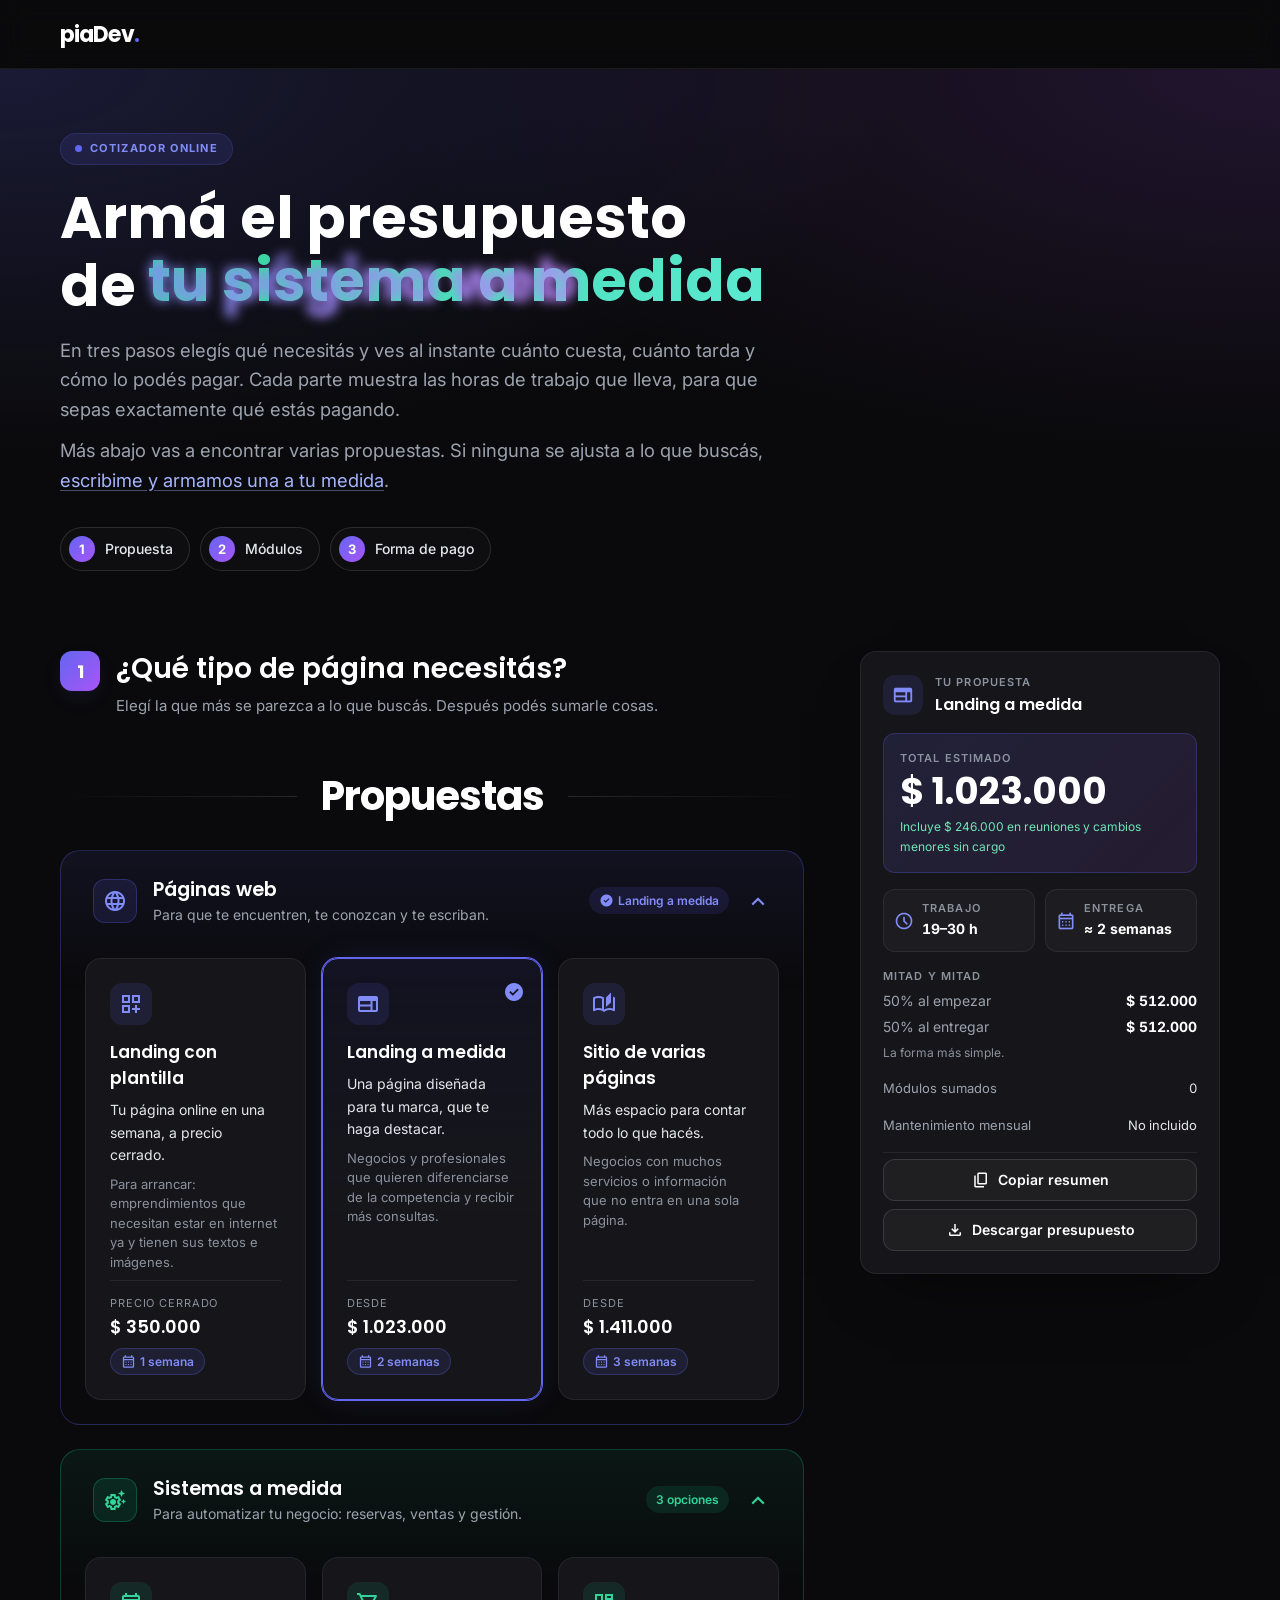
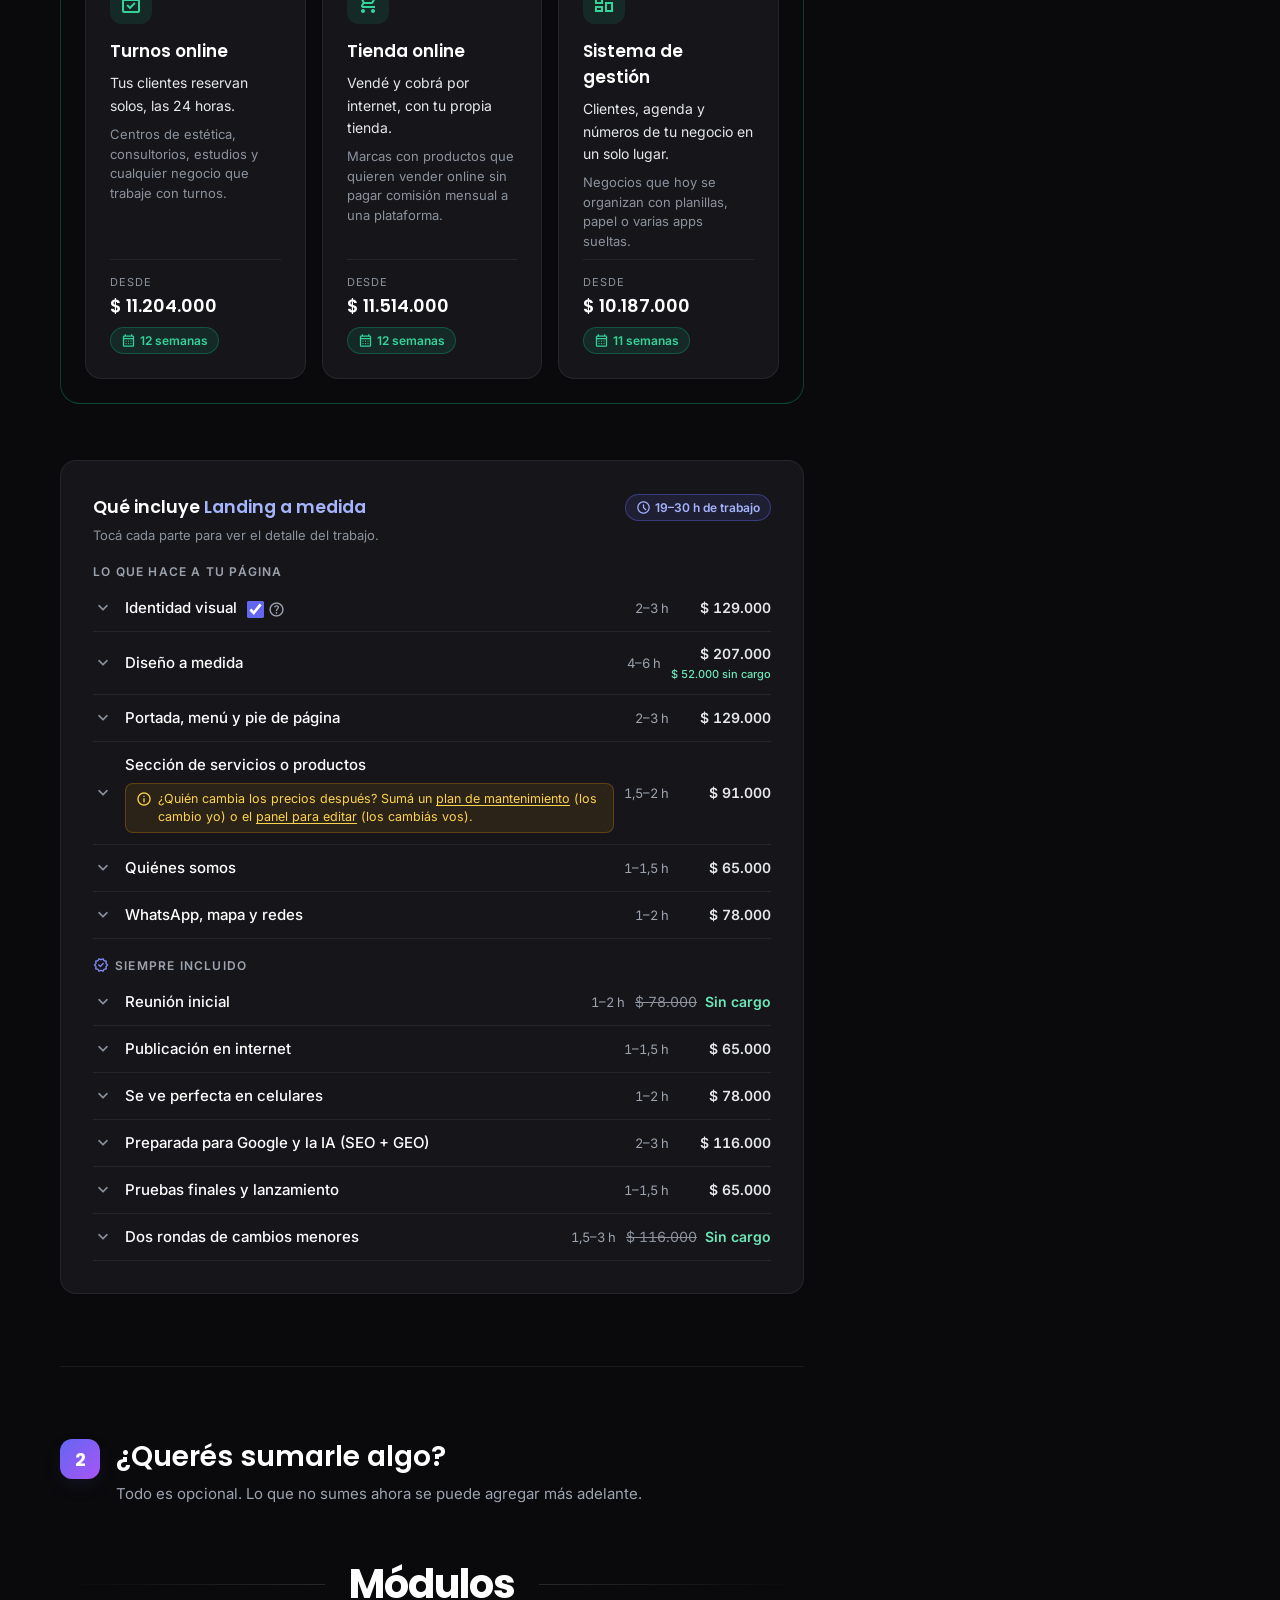
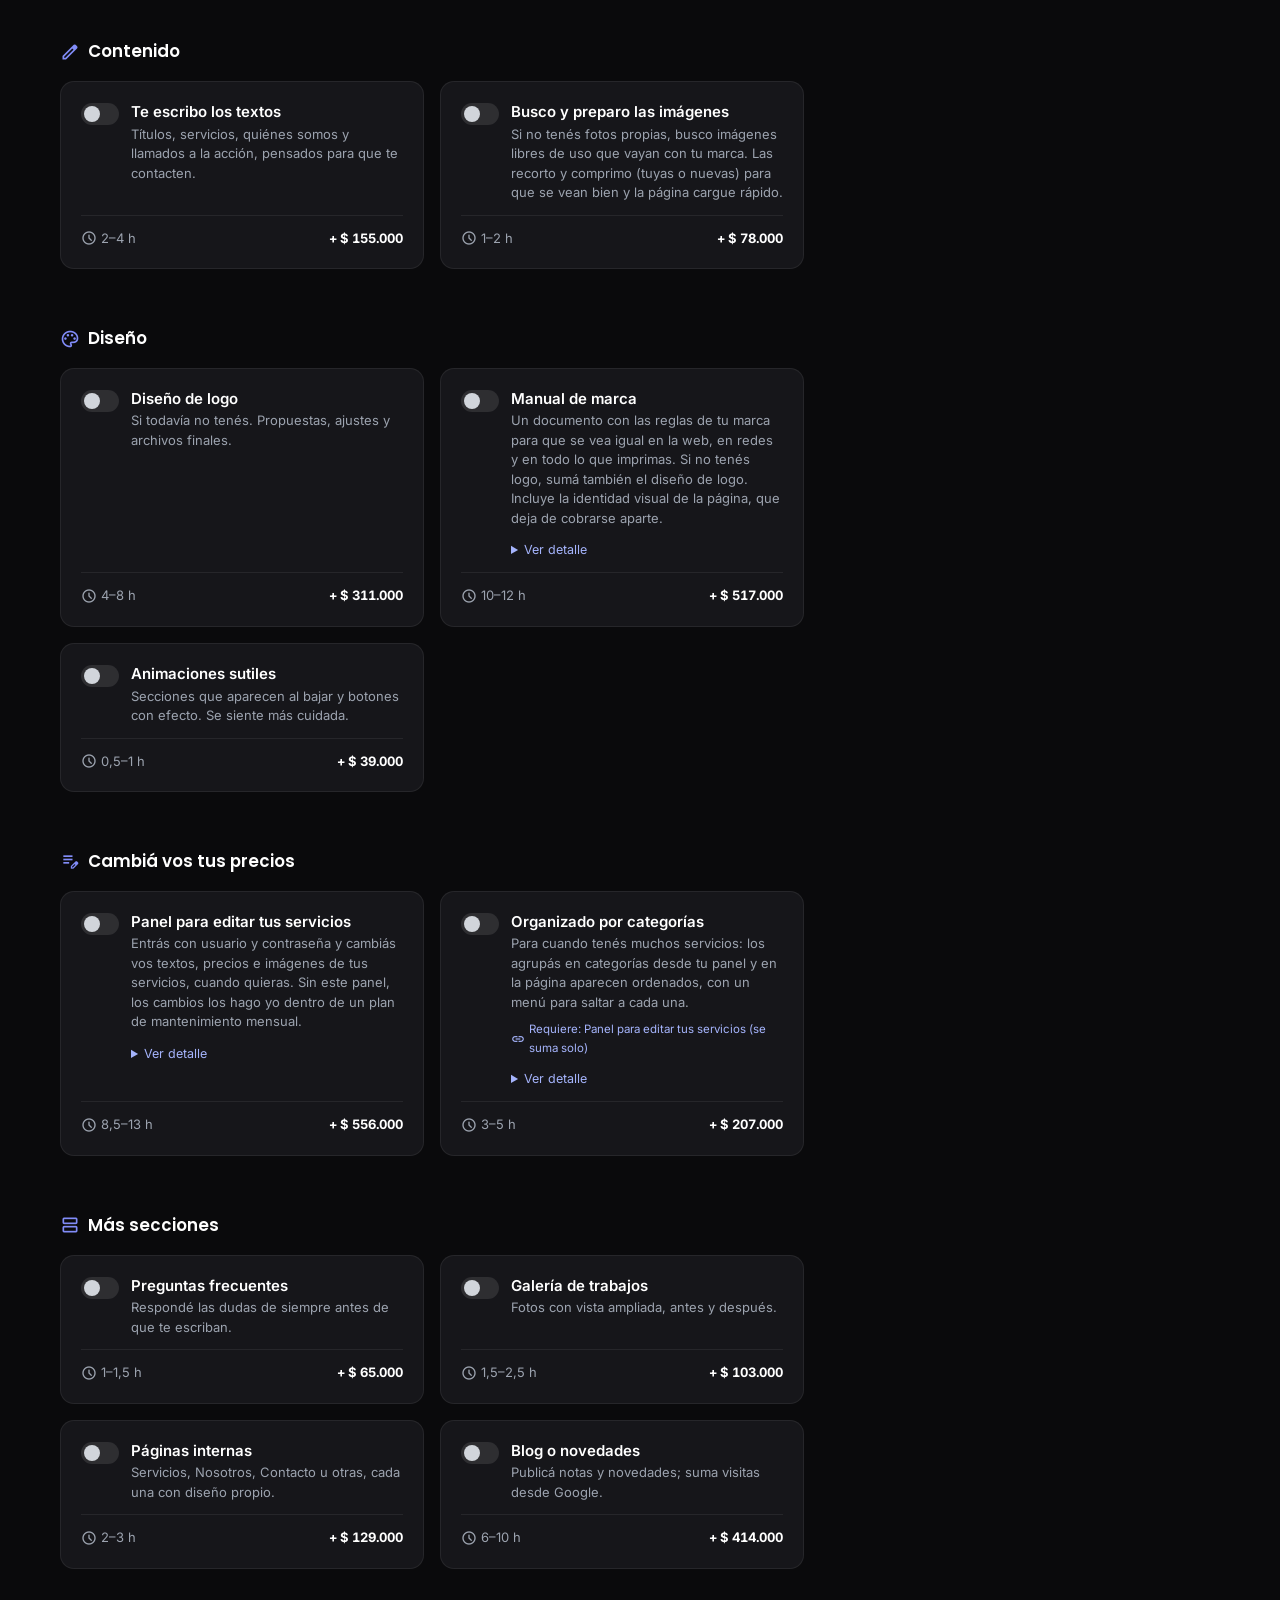
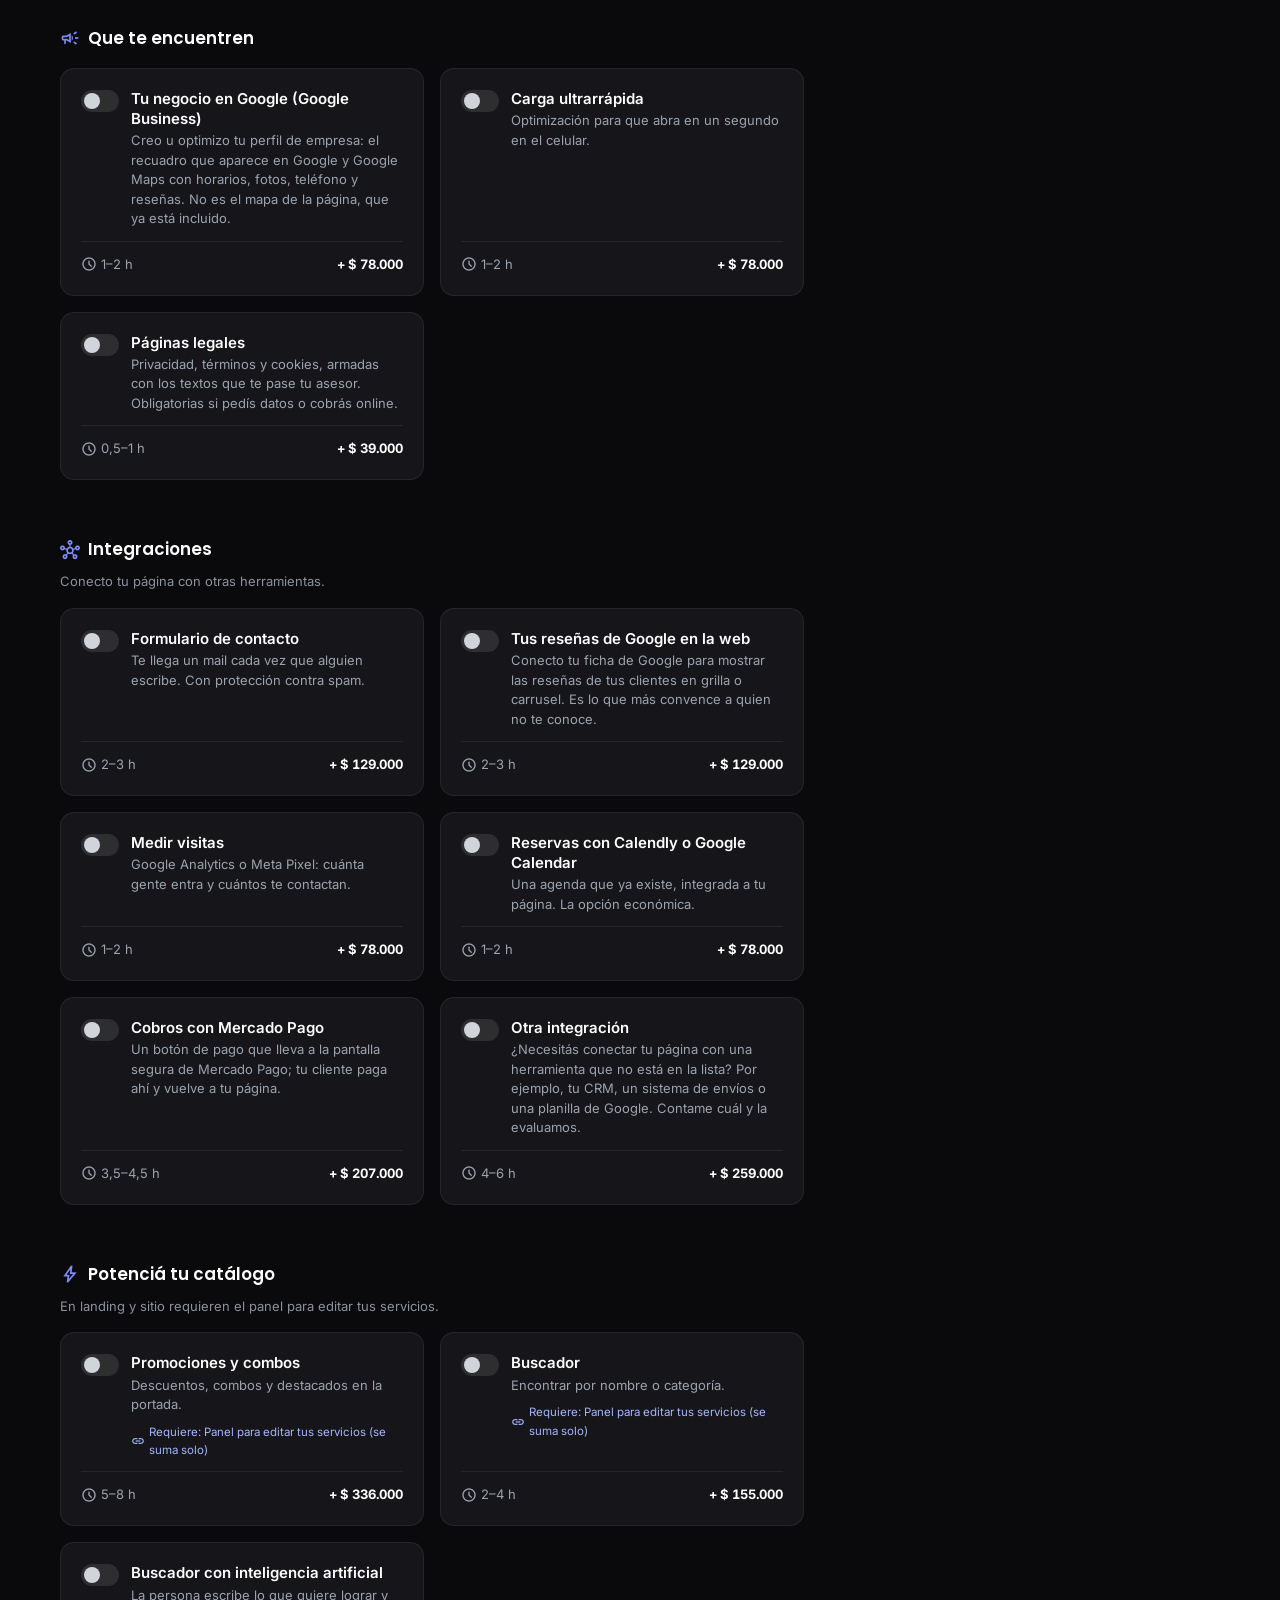
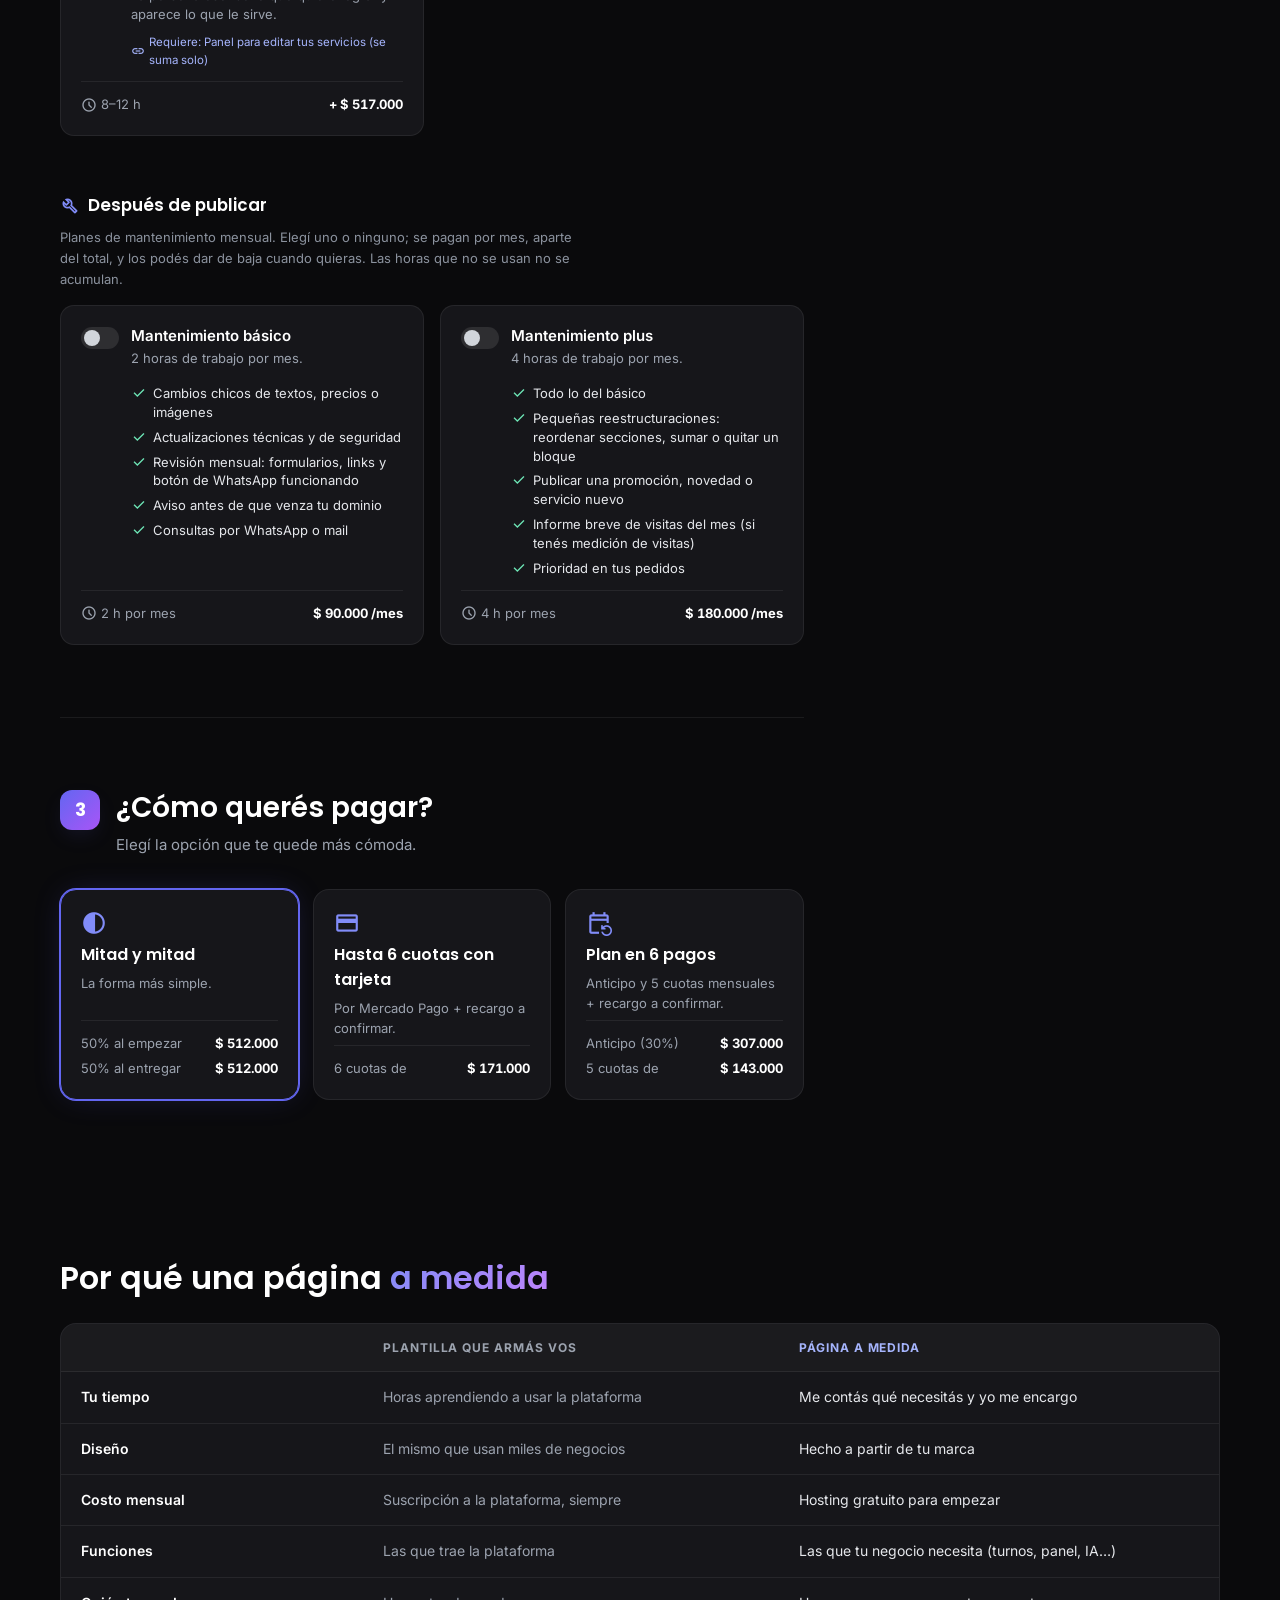
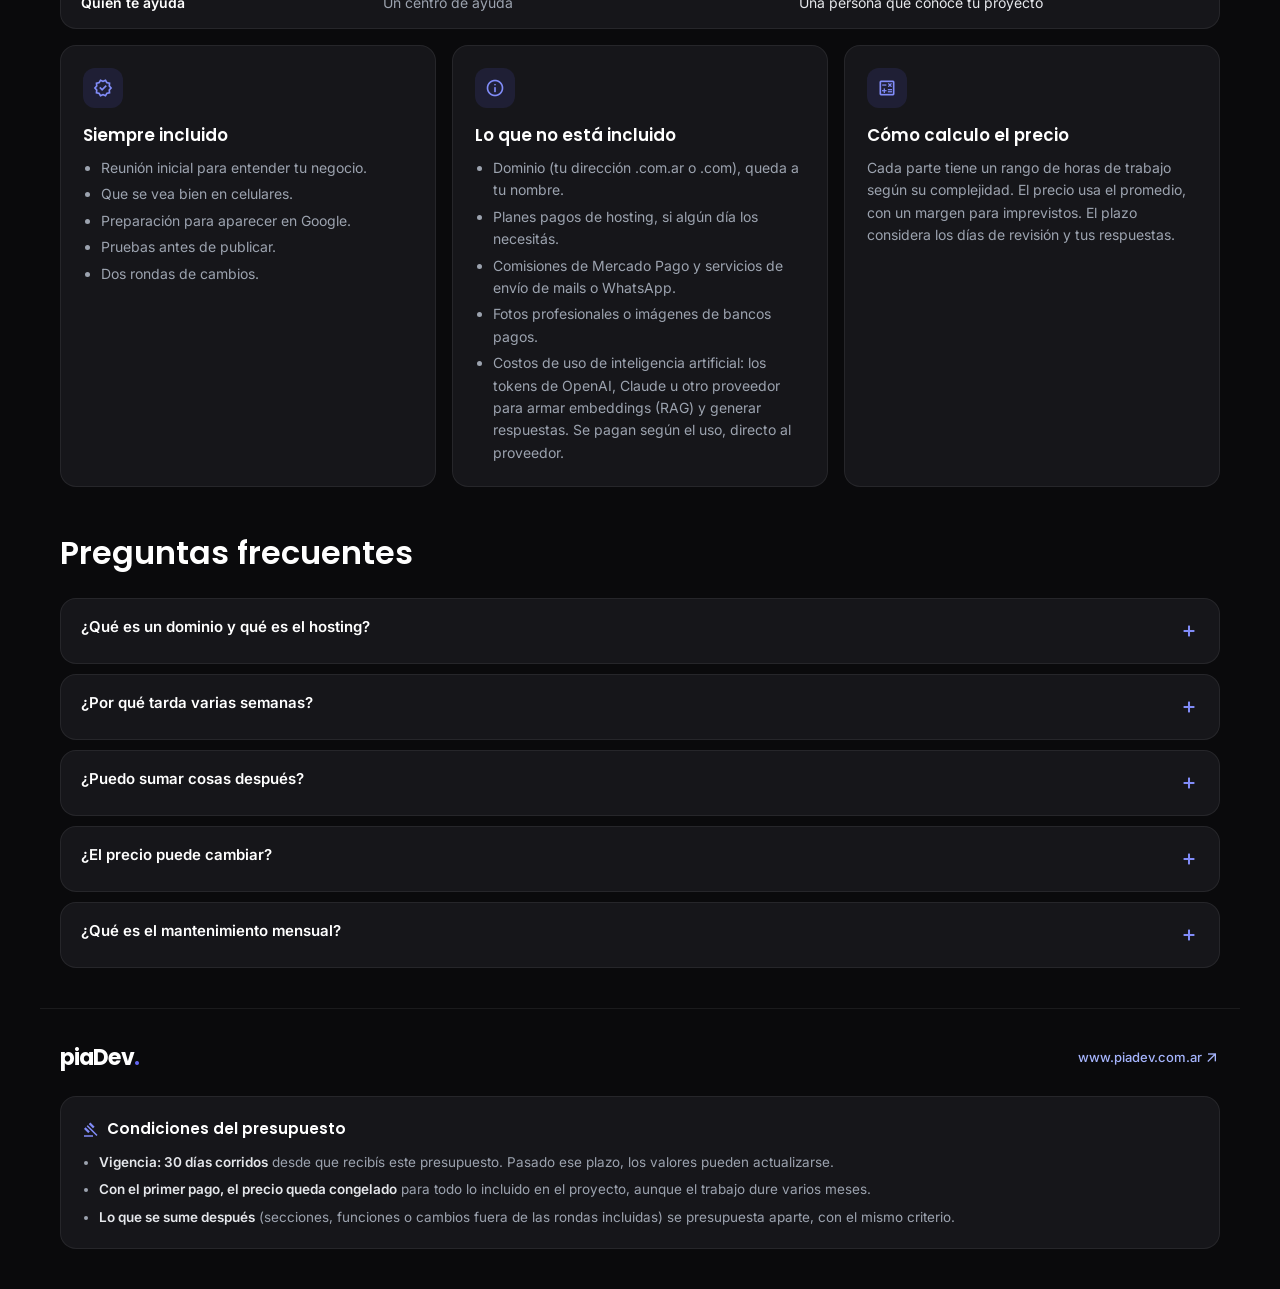
==== index.html @ 5997084e "cotizador" ====
<!doctype html>
<html lang="es">
<head>
  <meta charset="utf-8">
  <meta name="viewport" content="width=device-width, initial-scale=1">
  <title>pia_dev presupuesto</title>
  <meta name="description" content="Elegí qué tipo de página necesitás, sumá lo que quieras y mirá el precio, el plazo y las formas de pago al instante.">
  <meta name="theme-color" content="#0a0a0c">
  <link rel="preconnect" href="https://fonts.googleapis.com">
  <link rel="preconnect" href="https://fonts.gstatic.com" crossorigin>
  <link rel="stylesheet" href="https://fonts.googleapis.com/css2?family=Inter:wght@400;500;600&family=Poppins:wght@500;600;700&display=swap">
  <link rel="stylesheet" href="https://fonts.googleapis.com/css2?family=Material+Symbols+Outlined:opsz,wght,FILL@20..24,400,0..1&display=block">
  <link rel="stylesheet" href="css/styles.css">
</head>
<body>
  <nav class="nav">
    <div class="nav-in">
      <a class="logo" id="brandLink" href="https://www.piadev.com.ar" target="_blank" rel="noopener"><span id="brand">piaDev</span><span class="dot">.</span></a>
      <a class="btn btn-ghost" id="navWa" href="#" target="_blank" rel="noopener" hidden>
        <span class="ms">chat</span> Consultame
      </a>
    </div>
  </nav>

  <header class="hero">
    <div class="hero-mesh" aria-hidden="true"></div>
    <div class="wrap">
      <span class="badge"><span class="pulse"></span>Cotizador online</span>
      <h1 id="title" aria-label="Armá el presupuesto de tu página web o tu sistema a medida">Armá el presupuesto de <span class="rot" aria-hidden="true"><span class="rot-a grad is-on">tu página web</span><span class="rot-b grad-green">tu sistema a medida</span></span></h1>
      <p class="lede">En tres pasos elegís qué necesitás y ves al instante cuánto cuesta, cuánto tarda y cómo lo podés pagar. Cada parte muestra las horas de trabajo que lleva, para que sepas exactamente qué estás pagando.</p>
      <p class="lede lede-2">Más abajo vas a encontrar varias propuestas. Si ninguna se ajusta a lo que buscás, <a id="ledeContact" href="#" target="_blank" rel="noopener">escribime y armamos una a tu medida</a>.</p>
      <ol class="steps-nav">
        <li><a href="#paso1"><b>1</b> Propuesta</a></li>
        <li><a href="#paso2"><b>2</b> Módulos</a></li>
        <li><a href="#paso3"><b>3</b> Forma de pago</a></li>
      </ol>
    </div>
  </header>

  <main class="wrap layout">
    <div class="flow">
      <section id="paso1" class="step">
        <div class="step-head">
          <span class="step-n">1</span>
          <div>
            <h2>¿Qué tipo de página necesitás?</h2>
            <p>Elegí la que más se parezca a lo que buscás. Después podés sumarle cosas.</p>
          </div>
        </div>
        <div class="block-title"><h3 id="propuestasTitle">Propuestas</h3></div>
        <div class="pkgs" id="pkgs" role="radiogroup" aria-labelledby="propuestasTitle"></div>

        <div class="card incl" id="inclCard">
          <div class="incl-head">
            <h3>Qué incluye <span id="inclName"></span></h3>
            <span class="pill" id="inclHours"></span>
          </div>
          <p class="hint">Tocá cada parte para ver el detalle del trabajo.</p>
          <div id="incl"></div>
        </div>
      </section>

      <section id="paso2" class="step">
        <div class="step-head">
          <span class="step-n">2</span>
          <div>
            <h2>¿Querés sumarle algo?</h2>
            <p>Todo es opcional. Lo que no sumes ahora se puede agregar más adelante.</p>
          </div>
        </div>
        <div class="block-title"><h3>Módulos</h3></div>
        <div id="extras"></div>
      </section>

      <section id="paso3" class="step">
        <div class="step-head">
          <span class="step-n">3</span>
          <div>
            <h2>¿Cómo querés pagar?</h2>
            <p>Elegí la opción que te quede más cómoda.</p>
          </div>
        </div>
        <div class="pays" id="pays" role="radiogroup" aria-label="Forma de pago"></div>
      </section>
    </div>

    <aside class="summary card" id="resumen" aria-label="Resumen del presupuesto">
      <div class="sum-pkg"><span class="ms" id="sIcon">web</span><div><small>Tu propuesta</small><b id="sPkg"></b></div></div>
      <div class="sum-total">
        <small>Total estimado</small>
        <div class="total" id="sTotal">$0</div>
        <div class="bonif" id="sBonif"></div>
      </div>
      <div class="sum-facts">
        <div><span class="ms">schedule</span><div><small>Trabajo</small><b id="sHours"></b></div></div>
        <div><span class="ms">calendar_month</span><div><small>Entrega</small><b id="sWeeks"></b></div></div>
      </div>
      <div class="sum-pay" id="sPay"></div>
      <div class="sum-line"><span>Módulos sumados</span><span id="sExtras">0</span></div>
      <div class="sum-line"><span>Mantenimiento mensual</span><span id="sMaint"></span></div>
      <div class="actions">
        <button class="btn btn-primary" id="waBtn" type="button" hidden><span class="ms">send</span> Enviar por WhatsApp</button>
        <button class="btn btn-ghost" id="copyBtn" type="button"><span class="ms">content_copy</span> Copiar resumen</button>
        <a class="btn btn-ghost" id="pdfLink" href="presupuesto.html" target="_blank" rel="noopener"><span class="ms">download</span> Descargar presupuesto</a>
        <button class="btn btn-ghost" id="linkBtn" type="button" hidden><span class="ms">link</span> Copiar link para el cliente</button>
      </div>
      <div class="admin" id="admin" hidden>
        <label for="clientName">Nombre del cliente (para el link)</label>
        <input id="clientName" type="text" placeholder="Ej: Estética Luna">
      </div>
      <div class="copied" id="copyMsg" role="status"></div>
      <textarea id="copyFallback" hidden readonly aria-label="Texto para copiar"></textarea>
    </aside>
  </main>

  <section class="wrap info">
    <h2 class="section-title">Por qué una página <span class="grad">a medida</span></h2>
    <div class="compare card">
      <div class="cmp-row cmp-head"><span></span><span>Plantilla que armás vos</span><span>Página a medida</span></div>
      <div class="cmp-row"><span>Tu tiempo</span><span>Horas aprendiendo a usar la plataforma</span><span>Me contás qué necesitás y yo me encargo</span></div>
      <div class="cmp-row"><span>Diseño</span><span>El mismo que usan miles de negocios</span><span>Hecho a partir de tu marca</span></div>
      <div class="cmp-row"><span>Costo mensual</span><span>Suscripción a la plataforma, siempre</span><span>Hosting gratuito para empezar</span></div>
      <div class="cmp-row"><span>Funciones</span><span>Las que trae la plataforma</span><span>Las que tu negocio necesita (turnos, panel, IA…)</span></div>
      <div class="cmp-row"><span>Quién te ayuda</span><span>Un centro de ayuda</span><span>Una persona que conoce tu proyecto</span></div>
    </div>

    <div class="info-grid">
      <div class="card">
        <span class="ms ic">verified</span>
        <h3>Siempre incluido</h3>
        <ul>
          <li>Reunión inicial para entender tu negocio.</li>
          <li>Que se vea bien en celulares.</li>
          <li>Preparación para aparecer en Google.</li>
          <li>Pruebas antes de publicar.</li>
          <li>Dos rondas de cambios.</li>
        </ul>
      </div>
      <div class="card">
        <span class="ms ic">info</span>
        <h3>Lo que no está incluido</h3>
        <ul>
          <li>Dominio (tu dirección .com.ar o .com), queda a tu nombre.</li>
          <li>Planes pagos de hosting, si algún día los necesitás.</li>
          <li>Comisiones de Mercado Pago y servicios de envío de mails o WhatsApp.</li>
          <li>Fotos profesionales o imágenes de bancos pagos.</li>
          <li>Costos de uso de inteligencia artificial: los tokens de OpenAI, Claude u otro proveedor para armar embeddings (RAG) y generar respuestas. Se pagan según el uso, directo al proveedor.</li>
        </ul>
      </div>
      <div class="card">
        <span class="ms ic">calculate</span>
        <h3>Cómo calculo el precio</h3>
        <p>Cada parte tiene un rango de horas de trabajo según su complejidad. El precio usa el promedio, con un margen para imprevistos. El plazo considera los días de revisión y tus respuestas.</p>
      </div>
    </div>

    <h2 class="section-title">Preguntas frecuentes</h2>
    <div class="faq">
      <details class="card"><summary>¿Qué es un dominio y qué es el hosting?</summary><p>El dominio es la dirección de tu página (por ejemplo, tunegocio.com.ar). El hosting es la computadora donde vive la página para que esté online todo el tiempo. El dominio se paga una vez por año y queda a tu nombre; para el hosting uso servicios con planes gratuitos que alcanzan para empezar.</p></details>
      <details class="card"><summary>¿Por qué tarda varias semanas?</summary><p>Además de programar, hay que diseñar, esperar tus comentarios, hacer los cambios y probar todo. El plazo que ves contempla esas idas y vueltas.</p></details>
      <details class="card"><summary>¿Puedo sumar cosas después?</summary><p>Sí. Podés empezar con lo básico y agregar extras cuando tu negocio lo necesite. Se presupuestan con el mismo criterio.</p></details>
      <details class="card"><summary>¿El precio puede cambiar?</summary><p>Es una estimación: después de la reunión inicial te confirmo el presupuesto final por escrito, antes de empezar. Los valores se mantienen durante 30 días corridos desde que recibís el presupuesto, y con el primer pago el precio queda congelado.</p></details>
      <details class="card"><summary>¿Qué es el mantenimiento mensual?</summary><p>Es opcional: actualizaciones, cambios chicos de contenido y revisar que todo siga funcionando bien.</p></details>
    </div>
  </section>

  <footer class="foot wrap">
    <div class="foot-top">
      <a class="logo" id="brandLink2" href="https://www.piadev.com.ar" target="_blank" rel="noopener"><span id="brand2">piaDev</span><span class="dot">.</span></a>
      <a class="foot-link" id="portfolioLink" href="https://www.piadev.com.ar" target="_blank" rel="noopener">www.piadev.com.ar <span class="ms">arrow_outward</span></a>
    </div>
    <div class="terms">
      <h3><span class="ms">gavel</span> Condiciones del presupuesto</h3>
      <ul>
        <li><b>Vigencia: <span id="vigDias">30</span> días corridos</b> desde que recibís este presupuesto. Pasado ese plazo, los valores pueden actualizarse.</li>
        <li><b>Con el primer pago, el precio queda congelado</b> para todo lo incluido en el proyecto, aunque el trabajo dure varios meses.</li>
        <li><b>Lo que se sume después</b> (secciones, funciones o cambios fuera de las rondas incluidas) se presupuesta aparte, con el mismo criterio.</li>
      </ul>
    </div>
  </footer>

  <div class="mbar" id="mbar">
    <div><small id="mPkg"></small><b id="mTotal">$0</b><small id="mWeeks"></small></div>
    <a class="btn btn-primary" href="#resumen">Ver resumen</a>
  </div>

  <script src="js/servicios.js"></script>
  <script src="js/calc.js"></script>
  <script src="js/app.js"></script>
</body>
</html>
---- css/styles.css ----
/* Paleta y tipografías de la marca piaDev */
:root {
  --bg: #0a0a0c;
  --card: #16161a;
  --card-2: #1c1c22;
  --line: rgba(255, 255, 255, 0.07);
  --line-2: rgba(255, 255, 255, 0.12);
  --fg: #e5e7eb;
  --white: #ffffff;
  --muted: #9ca3af;
  --dim: #8b929e;
  --primary: #6366f1;
  --secondary: #a855f7;
  --primary-soft: rgba(99, 102, 241, 0.12);
  --glow: rgba(99, 102, 241, 0.22);
  --grad: linear-gradient(135deg, #6366f1 0%, #a855f7 100%);
  --grad-text: linear-gradient(135deg, #818cf8 0%, #c084fc 100%);
  --f-head: "Poppins", system-ui, sans-serif;
  --f-body: "Inter", system-ui, sans-serif;
  --r: 16px;
  /* Escala de espacio (base 4): tight dentro de grupos, generoso entre grupos, máximo entre pasos */
  --s-2: 8px; --s-3: 12px; --s-4: 16px; --s-5: 20px; --s-6: 24px; --s-8: 32px; --s-10: 40px; --s-14: 56px; --s-18: 72px; --s-28: 112px;
  /* Tono de acento de los módulos: índigo por defecto, verde con propuestas de sistemas */
  --c: #6366f1; --c-light: #818cf8; --c-lighter: #a5b4fc; --c-soft: rgba(99, 102, 241, 0.12); --c-line: rgba(99, 102, 241, 0.4); --c-on: rgba(99, 102, 241, 0.7); --c-tint: rgba(99, 102, 241, 0.08); --c-grad: linear-gradient(135deg, #6366f1 0%, #a855f7 100%);
  color-scheme: dark;
}
* { box-sizing: border-box; }
[hidden] { display: none !important; }
html { scroll-behavior: smooth; scroll-padding-top: 90px; }
body { margin: 0; background: var(--bg); color: var(--fg); font: 15px/1.6 var(--f-body); -webkit-font-smoothing: antialiased; }
h1, h2, h3, h4 { font-family: var(--f-head); color: var(--white); margin: 0; text-wrap: balance; }
p { margin: 0; }
.wrap { max-width: 1200px; margin: 0 auto; padding-inline: 20px; }
.grad { background: var(--grad-text); -webkit-background-clip: text; background-clip: text; -webkit-text-fill-color: transparent; }
/* Título que alterna: las dos frases ocupan la misma celda, así la línea no salta */
.rot { display: inline-grid; justify-items: start; vertical-align: bottom; }
.rot > span { grid-area: 1 / 1; padding-bottom: .08em; opacity: 0; transform: translateY(.42em); filter: blur(8px);
  transition: opacity .45s cubic-bezier(.16, 1, .3, 1), transform .7s cubic-bezier(.16, 1, .3, 1), filter .55s cubic-bezier(.16, 1, .3, 1); }
.rot > span.is-on { opacity: 1; transform: none; filter: none; }
.rot > span.is-out { opacity: 0; transform: translateY(-.32em); filter: blur(6px); transition-duration: .3s, .4s, .3s; }
.grad-green { background: linear-gradient(135deg, #34d399 0%, #5eead4 100%); -webkit-background-clip: text; background-clip: text; -webkit-text-fill-color: transparent; }

/* Títulos de bloque: Propuestas / Módulos */
.block-title { display: grid; grid-template-columns: 1fr auto 1fr; align-items: center; gap: var(--s-6); margin: var(--s-14) 0 var(--s-8); }
.block-title h3 { font: 700 clamp(1.9rem, 3.6vw, 2.5rem)/1.1 var(--f-head); letter-spacing: -0.025em; color: var(--white); text-align: center; }
.block-title::before, .block-title::after { content: ""; height: 1px; background: linear-gradient(90deg, transparent, var(--line-2)); }
.block-title::after { background: linear-gradient(90deg, var(--line-2), transparent); }

.ms { font-family: "Material Symbols Outlined"; font-weight: normal; font-style: normal; font-size: 20px; line-height: 1; display: inline-block; vertical-align: middle; -webkit-font-smoothing: antialiased; font-variation-settings: "FILL" 0, "wght" 400, "opsz" 24; flex: none; letter-spacing: normal; text-transform: none; white-space: nowrap; word-wrap: normal; font-feature-settings: "liga"; }
.card { background: var(--card); border: 1px solid var(--line); border-radius: var(--r); }
.pill { display: inline-flex; align-items: center; gap: 4px; font-size: 12px; font-weight: 600; color: var(--c-lighter); background: var(--c-soft); border: 1px solid var(--c-line); padding: 3px 10px; border-radius: 99px; white-space: nowrap; }
.pill .ms { font-size: 15px; }

/* Botones */
.btn { display: inline-flex; align-items: center; justify-content: center; gap: 8px; font: 600 14px var(--f-body); padding: 11px 18px; border-radius: 12px; border: 1px solid transparent; cursor: pointer; text-decoration: none; transition: opacity .2s, background .2s, border-color .2s, transform .2s; }
.btn .ms { font-size: 18px; }
.btn-primary { background: var(--grad); color: #fff; box-shadow: 0 10px 30px -10px rgba(99, 102, 241, 0.5); }
.btn-primary:hover { opacity: .92; }
.btn-ghost { background: rgba(255, 255, 255, 0.04); color: var(--white); border-color: var(--line-2); }
.btn-ghost:hover { background: rgba(255, 255, 255, 0.08); }
:focus-visible { outline: 2px solid var(--primary); outline-offset: 2px; }

/* Nav */
.nav { position: sticky; top: 0; z-index: 50; background: rgba(10, 10, 12, 0.8); backdrop-filter: blur(12px); -webkit-backdrop-filter: blur(12px); border-bottom: 1px solid var(--line); }
.nav-in { max-width: 1200px; margin: 0 auto; padding: 0 20px; height: 68px; display: flex; align-items: center; justify-content: space-between; }
.logo { font: 700 22px var(--f-head); color: var(--white); letter-spacing: -0.04em; text-decoration: none; }
.logo .dot { color: var(--primary); }
.nav .btn { padding: 8px 14px; border-radius: 99px; }

/* Hero */
.hero { position: relative; padding: 64px 0 40px; overflow: hidden; }
.hero-mesh { position: absolute; inset: 0; z-index: -1; background-image: radial-gradient(at 0% 0%, rgba(99, 102, 241, 0.18) 0, transparent 50%), radial-gradient(at 100% 0%, rgba(168, 85, 247, 0.15) 0, transparent 50%); }
.badge { display: inline-flex; align-items: center; gap: 8px; padding: 6px 14px; border-radius: 99px; background: var(--primary-soft); color: #818cf8; border: 1px solid rgba(99, 102, 241, 0.2); font-size: 11px; font-weight: 700; letter-spacing: 0.12em; text-transform: uppercase; }
.pulse { width: 7px; height: 7px; border-radius: 50%; background: var(--primary); animation: pulse 2s infinite; }
@keyframes pulse { 50% { opacity: .35; } }
.hero h1 { font-size: clamp(2rem, 5.5vw, 3.6rem); line-height: 1.1; font-weight: 700; margin: 22px 0 18px; max-width: 16em; text-wrap: balance; }
.lede-2 { margin-top: 12px; }
.lede a { color: #a5b4fc; text-decoration: underline; text-underline-offset: 3px; text-decoration-color: rgba(165, 180, 252, 0.4); }
.lede a:hover { color: #c7d2fe; text-decoration-color: currentColor; }
.lede { font-size: clamp(1rem, 1.6vw, 1.15rem); color: var(--muted); max-width: 62ch; font-weight: 400; }
.steps-nav { list-style: none; padding: 0; margin: 32px 0 0; display: flex; flex-wrap: wrap; gap: 10px; }
.steps-nav a { display: inline-flex; align-items: center; gap: 10px; padding: 8px 16px 8px 8px; border-radius: 99px; border: 1px solid var(--line-2); color: var(--fg); text-decoration: none; font-size: 14px; font-weight: 500; background: rgba(255, 255, 255, 0.02); }
.steps-nav a:hover { border-color: var(--primary); }
.steps-nav b { width: 26px; height: 26px; display: grid; place-items: center; border-radius: 50%; background: var(--grad); color: #fff; font-size: 13px; }

/* Layout */
.layout { display: grid; grid-template-columns: minmax(0, 1fr) 360px; gap: var(--s-14); align-items: start; padding-bottom: var(--s-18); }
.step { padding-top: var(--s-10); }
.step + .step { margin-top: var(--s-18); padding-top: var(--s-18); border-top: 1px solid var(--line); }
.step-head { display: flex; gap: var(--s-4); align-items: flex-start; }
.step-n { flex: none; width: 40px; height: 40px; border-radius: 12px; display: grid; place-items: center; background: var(--grad); color: #fff; font: 700 18px var(--f-head); box-shadow: 0 8px 24px -8px var(--glow); }
.step-head h2 { font-size: clamp(1.35rem, 2.6vw, 1.75rem); font-weight: 600; line-height: 1.25; }
.step-head p { color: var(--muted); margin-top: var(--s-2); }
/* Paso 3 no tiene título de bloque: separa la cabecera del contenido */
#paso3 .step-head { margin-bottom: var(--s-8); }

/* Paso 1: paquetes */
.pkgs { display: grid; gap: var(--s-6); }
/* Cada grupo tiene su color: web = índigo, sistemas = verde */
.mk { --c: #6366f1; --c-light: #818cf8; --c-soft: rgba(99, 102, 241, 0.12); --c-line: rgba(99, 102, 241, 0.28); --c-glow: rgba(99, 102, 241, 0.22); --c-tint: rgba(99, 102, 241, 0.09);
  border-radius: 20px; border: 1px solid var(--c-line); background: linear-gradient(180deg, var(--c-tint), transparent 140px); padding: 0 var(--s-6); }
.mk-sistemas { --c: #10b981; --c-light: #34d399; --c-soft: rgba(16, 185, 129, 0.12); --c-line: rgba(16, 185, 129, 0.3); --c-glow: rgba(16, 185, 129, 0.22); --c-tint: rgba(16, 185, 129, 0.08); }
.mk-head { list-style: none; display: flex; align-items: center; gap: var(--s-4); padding: var(--s-6) var(--s-2); cursor: pointer; }
.mk-head::-webkit-details-marker { display: none; }
.mk-ic { flex: none; width: 44px; height: 44px; border-radius: 12px; display: grid; place-items: center; background: var(--c-soft); color: var(--c-light); border: 1px solid var(--c-line); }
.mk-ic .ms { font-size: 24px; }
.mk-text { display: flex; flex-direction: column; min-width: 0; flex: 1; }
.mk-title { font: 600 1.2rem var(--f-head); color: var(--white); }
.mk-desc { color: var(--muted); font-size: 14px; }
.mk-count, .mk-sel { flex: none; font-size: 12px; font-weight: 600; padding: 4px 10px; border-radius: 99px; color: var(--c-light); background: var(--c-soft); display: inline-flex; align-items: center; gap: 4px; }
.mk-sel .ms { font-size: 15px; font-variation-settings: "FILL" 1; }
.mk-chev { color: var(--c-light); font-size: 26px; transition: transform .2s; }
.mk[open] .mk-chev { transform: rotate(180deg); }
.mk-head:hover .mk-title { color: var(--c-light); }
.pkg-grid { display: grid; grid-template-columns: repeat(auto-fill, minmax(220px, 1fr)); gap: var(--s-4); padding: var(--s-2) 0 var(--s-6); }
.pkg { position: relative; display: flex; flex-direction: column; gap: var(--s-2); padding: var(--s-6); border-radius: var(--r); background: var(--card); border: 1px solid var(--line); cursor: pointer; transition: border-color .25s, box-shadow .25s, transform .25s; }
.pkg:hover { border-color: var(--c-line); transform: translateY(-2px); }
.pkg input { position: absolute; opacity: 0; pointer-events: none; }
.pkg:has(input:focus-visible) { outline: 2px solid var(--c); outline-offset: 2px; }
.pkg.on { border-color: var(--c); box-shadow: 0 0 0 1px var(--c), 0 0 32px -6px var(--c-glow); background: linear-gradient(180deg, var(--c-tint), var(--card) 60%); }
.pkg.on::after { content: "check_circle"; font-family: "Material Symbols Outlined"; font-variation-settings: "FILL" 1; position: absolute; top: 16px; right: 16px; font-size: 22px; color: var(--c-light); }
.pkg-ic { width: 42px; height: 42px; border-radius: 12px; display: grid; place-items: center; background: var(--c-soft); color: var(--c-light); margin-bottom: 6px; }
.pkg-ic .ms { font-size: 24px; }
.pkg-name { font: 600 17px var(--f-head); color: var(--white); }
.pkg-tag { color: var(--fg); font-size: 14px; }
.pkg-ideal { color: var(--dim); font-size: 13px; line-height: 1.5; }
.pkg-foot { margin-top: auto; padding-top: 14px; border-top: 1px solid var(--line); display: flex; justify-content: space-between; align-items: flex-end; gap: 8px; flex-wrap: wrap; }
.pkg-foot small { display: block; color: var(--dim); font-size: 11px; text-transform: uppercase; letter-spacing: .08em; }
.pkg-foot b { font: 600 18px var(--f-head); color: var(--white); font-variant-numeric: tabular-nums; }
.pkg .pill { color: var(--c-light); background: var(--c-soft); border-color: var(--c-line); }

/* Qué incluye */
.incl { margin-top: var(--s-14); padding: var(--s-8); }
.incl-head { display: flex; justify-content: space-between; align-items: center; gap: 12px; flex-wrap: wrap; }
.incl-head h3 { font-size: 1.1rem; font-weight: 600; }
.incl-head h3 span { color: var(--c-lighter); }
.hint { color: var(--dim); font-size: 13px; margin-top: 4px; }
.mod-group { margin-top: 18px; }
.mod-group h4 { font: 600 12px var(--f-body); text-transform: uppercase; letter-spacing: .1em; color: var(--muted); display: flex; flex-wrap: nowrap; align-items: center; gap: 6px; margin-bottom: 6px; white-space: nowrap; }
.mod-group h4 .ms { font-size: 16px; color: var(--c-light); }
.mod { border-bottom: 1px solid var(--line); }
.mod summary { list-style: none; display: grid; grid-template-columns: 22px minmax(0, 1fr) auto auto; gap: 10px; align-items: center; padding: 11px 0; cursor: pointer; }
.mod summary::-webkit-details-marker { display: none; }
.mod .chev { color: var(--dim); transition: transform .2s; }
.mod[open] .chev { transform: rotate(180deg); color: var(--c-light); }
.mod-name { font-weight: 500; color: var(--white); }
.dep { display: flex; gap: 6px; align-items: flex-start; margin-top: 6px; font-size: 12.5px; font-weight: 400; line-height: 1.45; padding: 6px 10px; border-radius: 8px; width: fit-content; max-width: 100%; }
.dep .ms { font-size: 16px; margin-top: 1px; }
.dep.warn { color: #fcd34d; background: rgba(245, 158, 11, 0.1); border: 1px solid rgba(245, 158, 11, 0.25); }
.dep.ok { color: #6ee7b7; background: rgba(16, 185, 129, 0.08); }
.dep a { color: inherit; text-decoration: underline; text-underline-offset: 2px; }
.mod-name em { font-style: normal; color: var(--c-lighter); }
.mod-h { color: var(--muted); font-size: 13px; white-space: nowrap; font-variant-numeric: tabular-nums; }
.mod-p { color: var(--fg); font-weight: 600; font-size: 14px; white-space: nowrap; font-variant-numeric: tabular-nums; min-width: 92px; text-align: right; }
.mod-body { padding: 0 0 14px 32px; color: var(--muted); font-size: 14px; }
.det { list-style: none; padding: 0; margin: 10px 0 0; display: grid; gap: 4px; }
.det li { display: flex; justify-content: space-between; gap: 12px; font-size: 13px; padding: 6px 10px; background: rgba(255, 255, 255, 0.025); border-radius: 8px; }
.det li > span:last-child { color: var(--c-lighter); white-space: nowrap; font-variant-numeric: tabular-nums; flex: none; }
.qty { display: inline-flex; align-items: center; gap: 6px; margin-top: 10px; font-size: 13px; color: var(--muted); }
.qty label { margin-right: 4px; }
.qty input { width: 48px; text-align: center; font: 600 14px var(--f-body); padding: 5px; border: 1px solid var(--line-2); border-radius: 8px; background: var(--bg); color: var(--white); -moz-appearance: textfield; }
.qty input::-webkit-inner-spin-button { -webkit-appearance: none; }
.qbtn { width: 30px; height: 30px; border-radius: 8px; border: 1px solid var(--line-2); background: rgba(255, 255, 255, 0.04); color: var(--white); font-size: 16px; cursor: pointer; }
.qbtn:hover { border-color: var(--primary); }

/* Sin cargo / opcional */
.mod-p small { display: block; font-size: 11px; font-weight: 500; color: #6ee7b7; }
.mod-free { color: #6ee7b7; }
.mod-inc { color: var(--muted); font-weight: 500; }
.no-incl { display: flex; gap: 8px; align-items: flex-start; margin-top: 16px; padding: 12px 14px; border-radius: 10px; background: rgba(255, 255, 255, 0.025); border: 1px solid var(--line); color: var(--muted); font-size: 13px; }
.no-incl .ms { color: #818cf8; font-size: 18px; }
.no-incl b { color: var(--fg); }
.mod-free s { color: var(--dim); font-weight: 400; margin-right: 4px; }
.mod-off { color: var(--dim); font-weight: 500; font-style: italic; }
.mod.off .mod-name, .mod.off .mod-h { color: var(--dim); }
.mod.off .mod-h { text-decoration: line-through; }
.det-t { display: block; }
.det-info { display: block; color: var(--dim); font-size: 12px; margin-top: 1px; }
.det li > span:first-child { min-width: 0; flex: 1; overflow-wrap: anywhere; }
.det-h { display: flex; flex-direction: column; align-items: flex-end; }
.free-tag { color: #6ee7b7; font-size: 11px; }
.opt { display: inline-flex; align-items: center; gap: 4px; margin-left: 10px; vertical-align: middle; }
.opt input { width: 17px; height: 17px; margin: 0; accent-color: var(--c); cursor: pointer; }
.tip { position: relative; display: inline-grid; place-items: center; color: var(--muted); cursor: help; border-radius: 50%; }
.tip .ms { font-size: 17px; }
.tip:hover, .tip:focus-visible { color: var(--c-lighter); }
.tip-txt { position: absolute; z-index: 20; bottom: calc(100% + 8px); left: 50%; transform: translateX(-50%); width: min(260px, 70vw); padding: 10px 12px; border-radius: 10px; background: #26262e; border: 1px solid var(--line-2); color: var(--fg); font: 400 12.5px/1.45 var(--f-body); text-transform: none; letter-spacing: normal; box-shadow: 0 10px 30px rgba(0, 0, 0, .5); opacity: 0; visibility: hidden; transition: opacity .15s; pointer-events: none; white-space: normal; }
.tip:hover .tip-txt, .tip:focus .tip-txt, .tip:focus-within .tip-txt { opacity: 1; visibility: visible; }
.bonif { color: #6ee7b7; font-size: 12px; margin-top: 4px; }
.bonif:empty { display: none; }

/* Con una propuesta de sistemas, "Qué incluye" y los módulos toman el verde */
[data-tone="sistemas"] { --c: #10b981; --c-light: #34d399; --c-lighter: #6ee7b7; --c-soft: rgba(16, 185, 129, 0.12); --c-line: rgba(16, 185, 129, 0.4); --c-on: rgba(16, 185, 129, 0.7); --c-tint: rgba(16, 185, 129, 0.08); --c-grad: linear-gradient(135deg, #10b981 0%, #2dd4bf 100%); }

/* Paso 2: extras */
.xgroup + .xgroup { margin-top: var(--s-14); }
.xgroup { scroll-margin-top: 90px; }
.xgroup h3 { font-size: 1.05rem; font-weight: 600; display: flex; align-items: center; gap: var(--s-2); margin-bottom: var(--s-4); }
.xgroup h3 .ms { color: var(--c-light); }
.mant-list { list-style: none; margin: 4px 0 0; padding: 0 0 0 50px; display: grid; gap: 6px; }
.mant-list li { display: flex; gap: 6px; align-items: flex-start; font-size: 13px; color: var(--fg); line-height: 1.45; }
.mant-list .ms { font-size: 16px; color: #6ee7b7; margin-top: 1px; }
.xnote { color: var(--dim); font-size: 13px; margin: calc(var(--s-2) * -1) 0 var(--s-4); max-width: 65ch; }
.xgrid { display: grid; grid-template-columns: repeat(auto-fill, minmax(260px, 1fr)); gap: var(--s-4); }
.x { display: flex; flex-direction: column; gap: var(--s-3); padding: var(--s-5); border-radius: 14px; background: var(--card); border: 1px solid var(--line); transition: border-color .2s, background .2s; }
.x:hover { border-color: var(--c-line); }
.x.on { border-color: var(--c-on); background: linear-gradient(180deg, var(--c-tint), var(--card)); }
.x-main { display: flex; gap: 12px; cursor: pointer; align-items: flex-start; }
.x-main input { position: absolute; opacity: 0; pointer-events: none; }
.switch { flex: none; width: 38px; height: 22px; border-radius: 99px; background: rgba(255, 255, 255, 0.1); position: relative; transition: background .2s; margin-top: 1px; }
.switch::after { content: ""; position: absolute; top: 3px; left: 3px; width: 16px; height: 16px; border-radius: 50%; background: #d1d5db; transition: transform .2s, background .2s; }
.x-main input:checked + .switch { background: var(--c-grad); }
.x-main input:checked + .switch::after { transform: translateX(16px); background: #fff; }
.x-main input:focus-visible + .switch { outline: 2px solid var(--c); outline-offset: 2px; }
.x-text { display: flex; flex-direction: column; gap: 2px; min-width: 0; }
.x-name { font-weight: 600; color: var(--white); line-height: 1.35; }
.x-desc { color: var(--muted); font-size: 13px; line-height: 1.5; }
.x-req { display: inline-flex; align-items: center; gap: 4px; margin-top: 6px; font-size: 11.5px; color: var(--c-lighter); }
.x-req .ms { font-size: 14px; }
.x-det summary { font-size: 12.5px; color: var(--c-lighter); cursor: pointer; padding-left: 50px; }
.x-det { min-width: 0; }
.x-det .det { margin-left: 0; }
.x .qty { padding-left: 50px; margin-top: 0; }
.x-foot { margin-top: auto; display: flex; justify-content: space-between; align-items: center; padding-top: var(--s-3); border-top: 1px solid var(--line); font-size: 13px; color: var(--muted); }
.x-foot span { display: inline-flex; align-items: center; gap: 4px; }
.x-foot .ms { font-size: 16px; }
.x-foot b { color: var(--white); font-variant-numeric: tabular-nums; }

/* Paso 3: pagos */
.pays { display: grid; grid-template-columns: repeat(auto-fill, minmax(220px, 1fr)); gap: 14px; }
.pay { position: relative; display: flex; flex-direction: column; gap: 6px; padding: 20px; border-radius: var(--r); background: var(--card); border: 1px solid var(--line); cursor: pointer; transition: border-color .25s, box-shadow .25s; }
.pay:hover { border-color: rgba(99, 102, 241, 0.5); }
.pay input { position: absolute; opacity: 0; pointer-events: none; }
.pay:has(input:focus-visible) { outline: 2px solid var(--primary); outline-offset: 2px; }
.pay.on { border-color: var(--primary); box-shadow: 0 0 0 1px var(--primary), 0 0 32px -6px var(--glow); }
.pay-ic { color: #818cf8; }
.pay-ic .ms { font-size: 26px; }
.pay-title { font: 600 16px var(--f-head); color: var(--white); }
.pay-desc { color: var(--muted); font-size: 13px; }
.pay-lines { margin-top: auto; padding-top: 12px; border-top: 1px solid var(--line); display: grid; gap: 4px; }
.pay-lines > span { display: flex; justify-content: space-between; gap: 8px; font-size: 13px; color: var(--muted); }
.pay-lines b { color: var(--white); font-variant-numeric: tabular-nums; white-space: nowrap; }

/* Resumen */
.summary { position: sticky; top: 88px; margin-top: 40px; padding: 22px; display: flex; flex-direction: column; gap: 16px; box-shadow: 0 30px 60px -30px rgba(0, 0, 0, 0.6); }
.summary small { display: block; color: var(--dim); font-size: 11px; text-transform: uppercase; letter-spacing: .1em; font-weight: 600; }
.sum-pkg { display: flex; gap: 12px; align-items: center; }
.sum-pkg > .ms { width: 40px; height: 40px; border-radius: 12px; display: grid; place-items: center; background: var(--primary-soft); color: #818cf8; font-size: 22px; }
.sum-pkg b { font: 600 16px var(--f-head); color: var(--white); }
.sum-total { padding: 16px; border-radius: 12px; background: linear-gradient(135deg, rgba(99, 102, 241, 0.14), rgba(168, 85, 247, 0.1)); border: 1px solid rgba(99, 102, 241, 0.25); }
.total { font: 700 clamp(1.9rem, 3vw, 2.3rem) var(--f-head); color: var(--white); font-variant-numeric: tabular-nums; line-height: 1.2; margin-top: 2px; }
.sum-facts { display: grid; grid-template-columns: 1fr 1fr; gap: 10px; }
.sum-facts > div { display: flex; gap: 8px; align-items: center; padding: 10px; border-radius: 12px; background: rgba(255, 255, 255, 0.03); border: 1px solid var(--line); }
.sum-facts .ms { color: #818cf8; }
.sum-facts b { color: var(--white); font-size: 14px; font-variant-numeric: tabular-nums; }
.sum-pay { display: grid; gap: 4px; font-size: 14px; }
.sum-pay > div { display: flex; justify-content: space-between; gap: 8px; color: var(--muted); }
.sum-pay b { color: var(--white); font-variant-numeric: tabular-nums; }
.sum-pay p { font-size: 12px; color: var(--dim); }
.sum-line { display: flex; justify-content: space-between; gap: 10px; font-size: 13px; color: var(--muted); }
.sum-line span:last-child { color: var(--fg); text-align: right; font-variant-numeric: tabular-nums; }
.sum-line em { font-style: normal; color: var(--dim); }
.actions { display: grid; gap: 8px; padding-top: 6px; border-top: 1px solid var(--line); }
.admin { display: grid; gap: 6px; padding: 12px; border: 1px dashed rgba(168, 85, 247, 0.5); border-radius: 12px; }
.admin label { font-size: 12px; color: #c084fc; font-weight: 600; }
.admin input { font: 14px var(--f-body); padding: 9px 12px; border-radius: 10px; border: 1px solid var(--line-2); background: rgba(255, 255, 255, 0.03); color: var(--white); }
.copied { font-size: 13px; color: #a5b4fc; min-height: 1em; text-align: center; }
.copied:empty { display: none; }
textarea#copyFallback { width: 100%; height: 140px; font: 12px ui-monospace, monospace; background: var(--bg); color: var(--fg); border: 1px solid var(--line-2); border-radius: 8px; }

/* Info */
.info { padding-top: 40px; padding-bottom: 40px; }
.section-title { font-size: clamp(1.5rem, 3vw, 2rem); font-weight: 600; margin: 40px 0 20px; }
.compare { overflow: hidden; }
.cmp-row { display: grid; grid-template-columns: 1fr 1.4fr 1.4fr; gap: 16px; padding: 14px 20px; border-bottom: 1px solid var(--line); font-size: 14px; color: var(--muted); }
.cmp-row:last-child { border-bottom: 0; }
.cmp-row > span:first-child { color: var(--white); font-weight: 600; }
.cmp-row > span:last-child { color: var(--fg); }
.cmp-head { background: rgba(255, 255, 255, 0.02); font-size: 12px; text-transform: uppercase; letter-spacing: .08em; font-weight: 700; }
.cmp-head > span:last-child { color: #a5b4fc; }
.info-grid { display: grid; grid-template-columns: repeat(auto-fit, minmax(260px, 1fr)); gap: 16px; margin-top: 16px; }
.info-grid .card { padding: 22px; }
.info-grid .ic { width: 40px; height: 40px; border-radius: 12px; display: grid; place-items: center; background: var(--primary-soft); color: #818cf8; margin-bottom: 14px; }
.info-grid h3 { font-size: 1.05rem; font-weight: 600; margin-bottom: 8px; }
.info-grid p, .info-grid li { color: var(--muted); font-size: 14px; }
.info-grid ul { margin: 0; padding-left: 18px; display: grid; gap: 4px; }
.faq { display: grid; gap: 10px; }
.faq details { padding: 0 20px; }
.faq summary { padding: 16px 0; cursor: pointer; font-weight: 600; color: var(--white); list-style: none; display: flex; justify-content: space-between; gap: 12px; }
.faq summary::-webkit-details-marker { display: none; }
.faq summary::after { content: "add"; font-family: "Material Symbols Outlined"; font-size: 20px; color: #818cf8; transition: transform .2s; }
.faq details[open] summary::after { transform: rotate(45deg); }
.faq p { color: var(--muted); padding-bottom: 16px; font-size: 14px; }
.foot { display: grid; gap: 22px; padding-top: 32px; padding-bottom: 40px; border-top: 1px solid var(--line); color: var(--dim); font-size: 13px; }
.foot-top { display: flex; justify-content: space-between; align-items: center; flex-wrap: wrap; gap: 8px; }
.foot-link { color: #a5b4fc; text-decoration: none; display: inline-flex; align-items: center; gap: 2px; font-weight: 500; }
.foot-link:hover { color: #c7d2fe; }
.foot-link .ms { font-size: 16px; }
.terms { padding: 20px; border-radius: var(--r); background: var(--card); border: 1px solid var(--line); }
.terms h3 { font-size: 0.95rem; font-weight: 600; display: flex; align-items: center; gap: 8px; margin-bottom: 10px; }
.terms h3 .ms { color: #818cf8; font-size: 18px; }
.terms ul { margin: 0; padding-left: 18px; display: grid; gap: 6px; color: var(--muted); font-size: 13.5px; }
.terms b { color: var(--fg); font-weight: 600; }
.sum-line .on { color: #6ee7b7; }

/* Barra inferior en celular */
.mbar { display: none; }

@media (max-width: 960px) {
  .layout { grid-template-columns: minmax(0, 1fr); }
  .summary { position: static; margin-top: 40px; }
  .mbar { display: flex; position: fixed; left: 0; right: 0; bottom: 0; z-index: 40; align-items: center; justify-content: space-between; gap: 12px; padding: 12px 16px calc(12px + env(safe-area-inset-bottom, 0px)); background: rgba(22, 22, 26, 0.92); backdrop-filter: blur(12px); -webkit-backdrop-filter: blur(12px); border-top: 1px solid var(--line-2); }
  .mbar > div { display: grid; line-height: 1.25; min-width: 0; }
  .mbar small { color: var(--muted); font-size: 12px; white-space: nowrap; overflow: hidden; text-overflow: ellipsis; }
  .mbar b { font: 700 20px var(--f-head); color: var(--white); font-variant-numeric: tabular-nums; }
  body { padding-bottom: 86px; }
}
@media (max-width: 600px) {
  .block-title { gap: var(--s-4); margin: var(--s-10) 0 var(--s-6); }
  .step + .step { margin-top: var(--s-14); padding-top: var(--s-14); }
  .incl { padding: var(--s-5); margin-top: var(--s-10); }
  .xgroup + .xgroup { margin-top: var(--s-10); }
  .wrap, .nav-in { padding-inline: 16px; }
  .hero { padding-top: 40px; }
  .mod summary { grid-template-columns: 22px minmax(0, 1fr) auto; }
  .mod-h { grid-column: 2; grid-row: 2; margin-top: -4px; }
  .mod-p { grid-column: 3; grid-row: 1; min-width: 0; }
  .mod-body { padding-left: 0; }
  .mk { padding: 0 12px; }
  .mk-count { display: none; }
  .mk-head { flex-wrap: wrap; }
  .mk-text { flex-basis: calc(100% - 110px); }
  .tip-txt { left: auto; right: -40px; transform: none; }
  .cmp-row { grid-template-columns: 1fr 1fr; }
  .cmp-row > span:first-child { grid-column: 1 / -1; }
  .cmp-head > span:first-child { display: none; }
}
@media (prefers-reduced-motion: reduce) {
  .rot > span, .rot > span.is-out { transform: none !important; filter: none !important; transition: opacity .4s ease !important; } *, *::after { transition: none !important; animation: none !important; } html { scroll-behavior: auto; } }
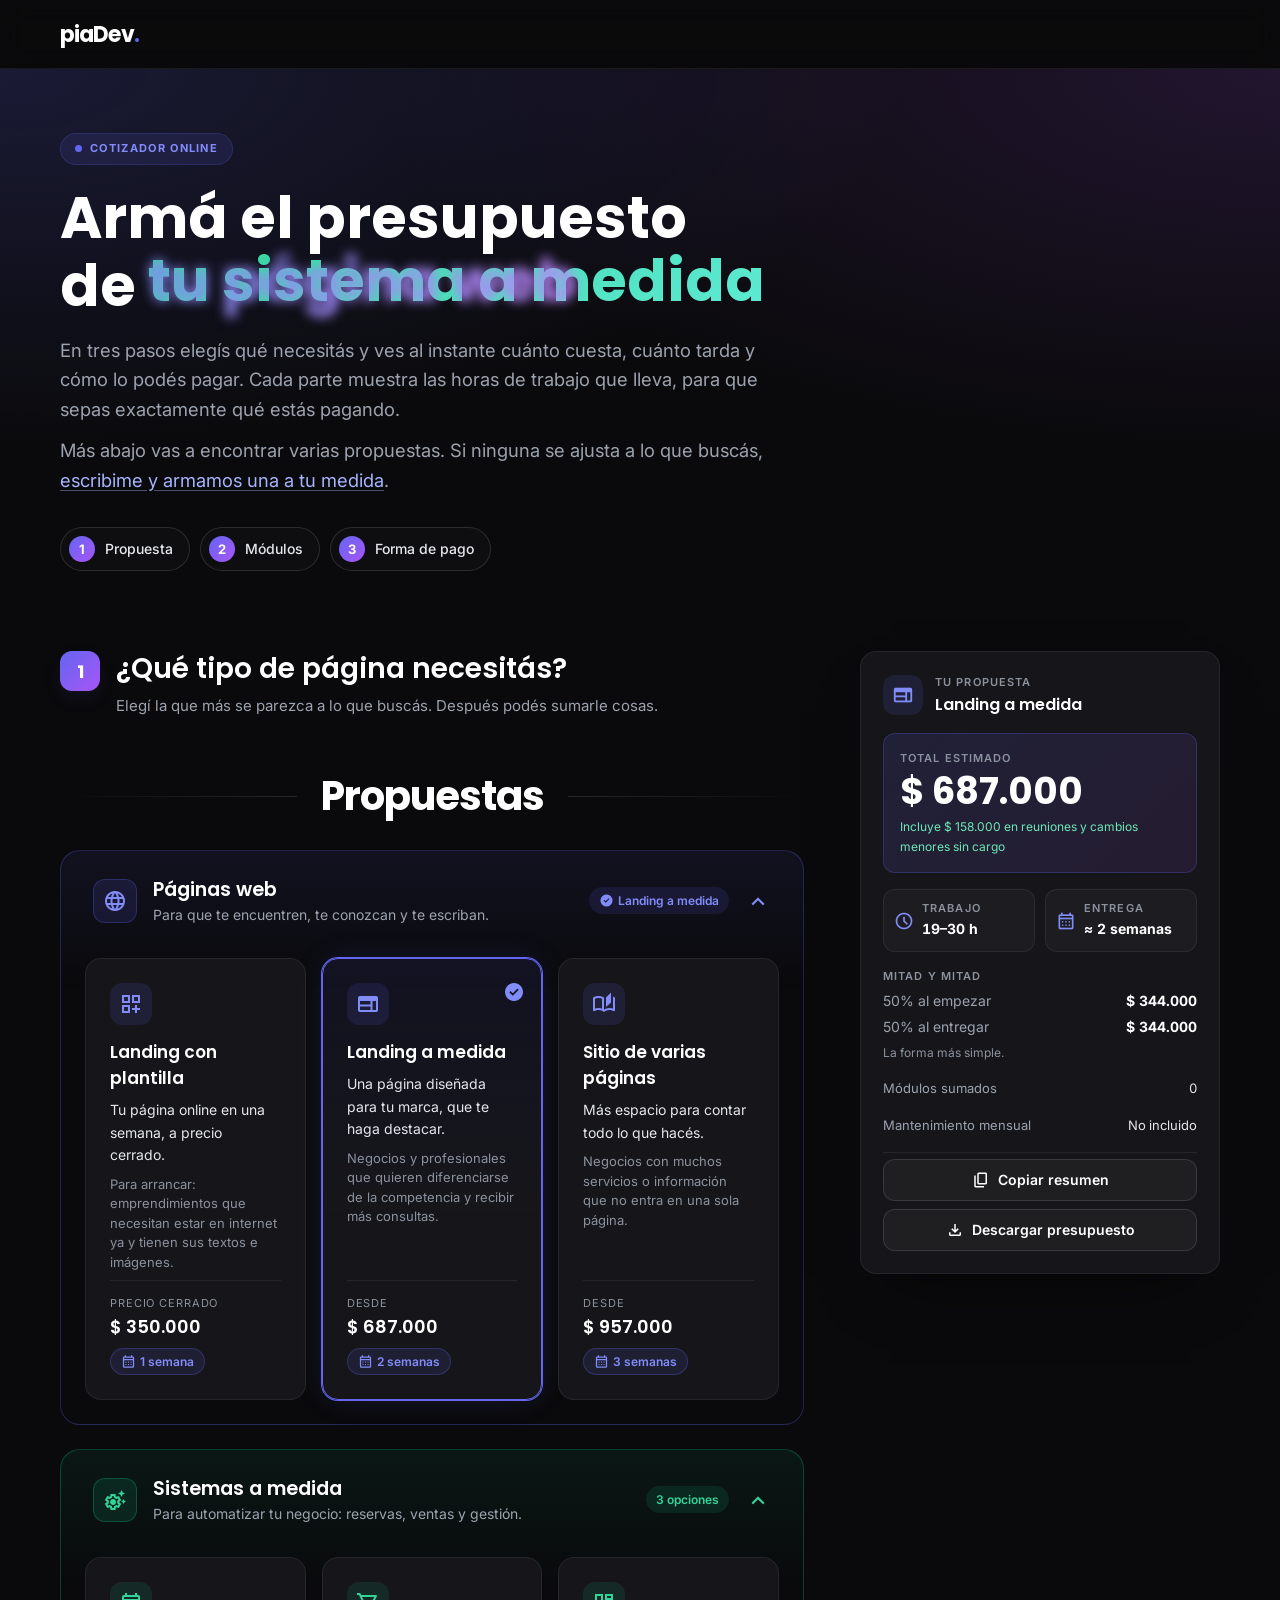
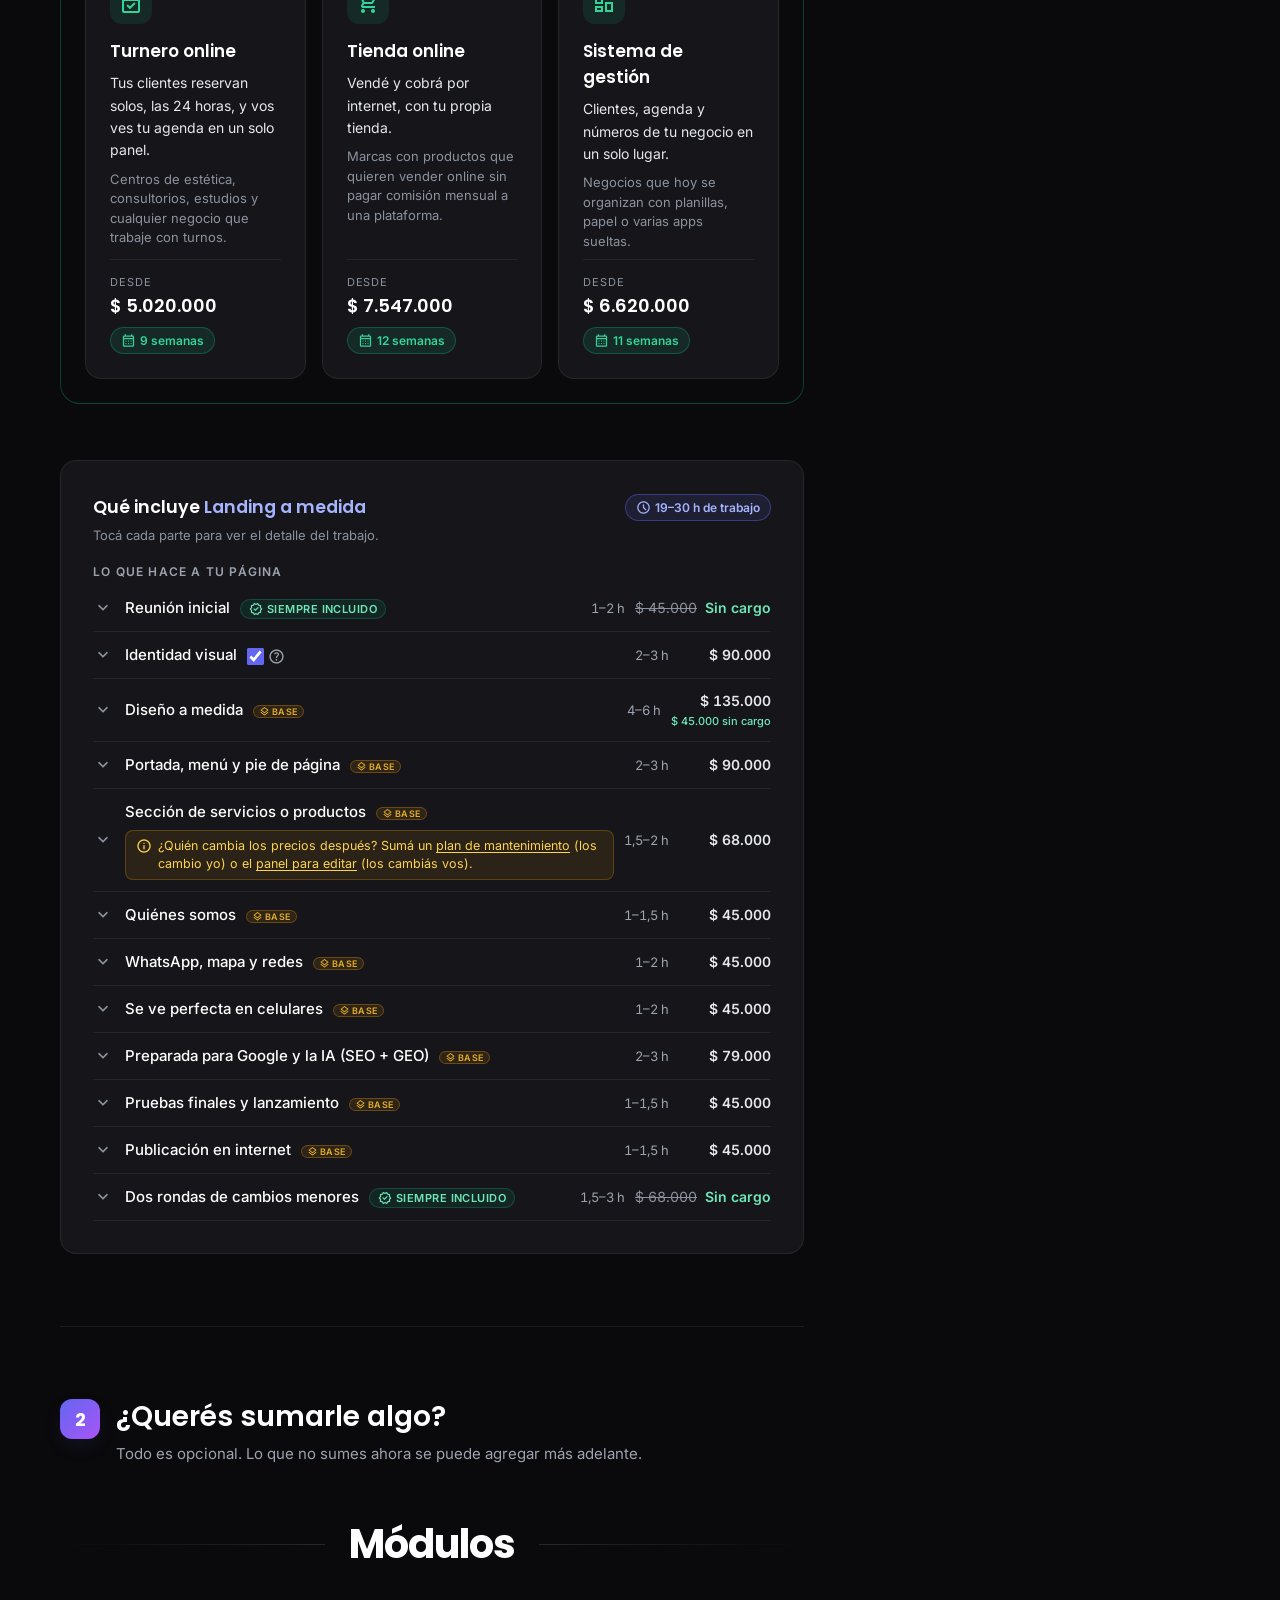
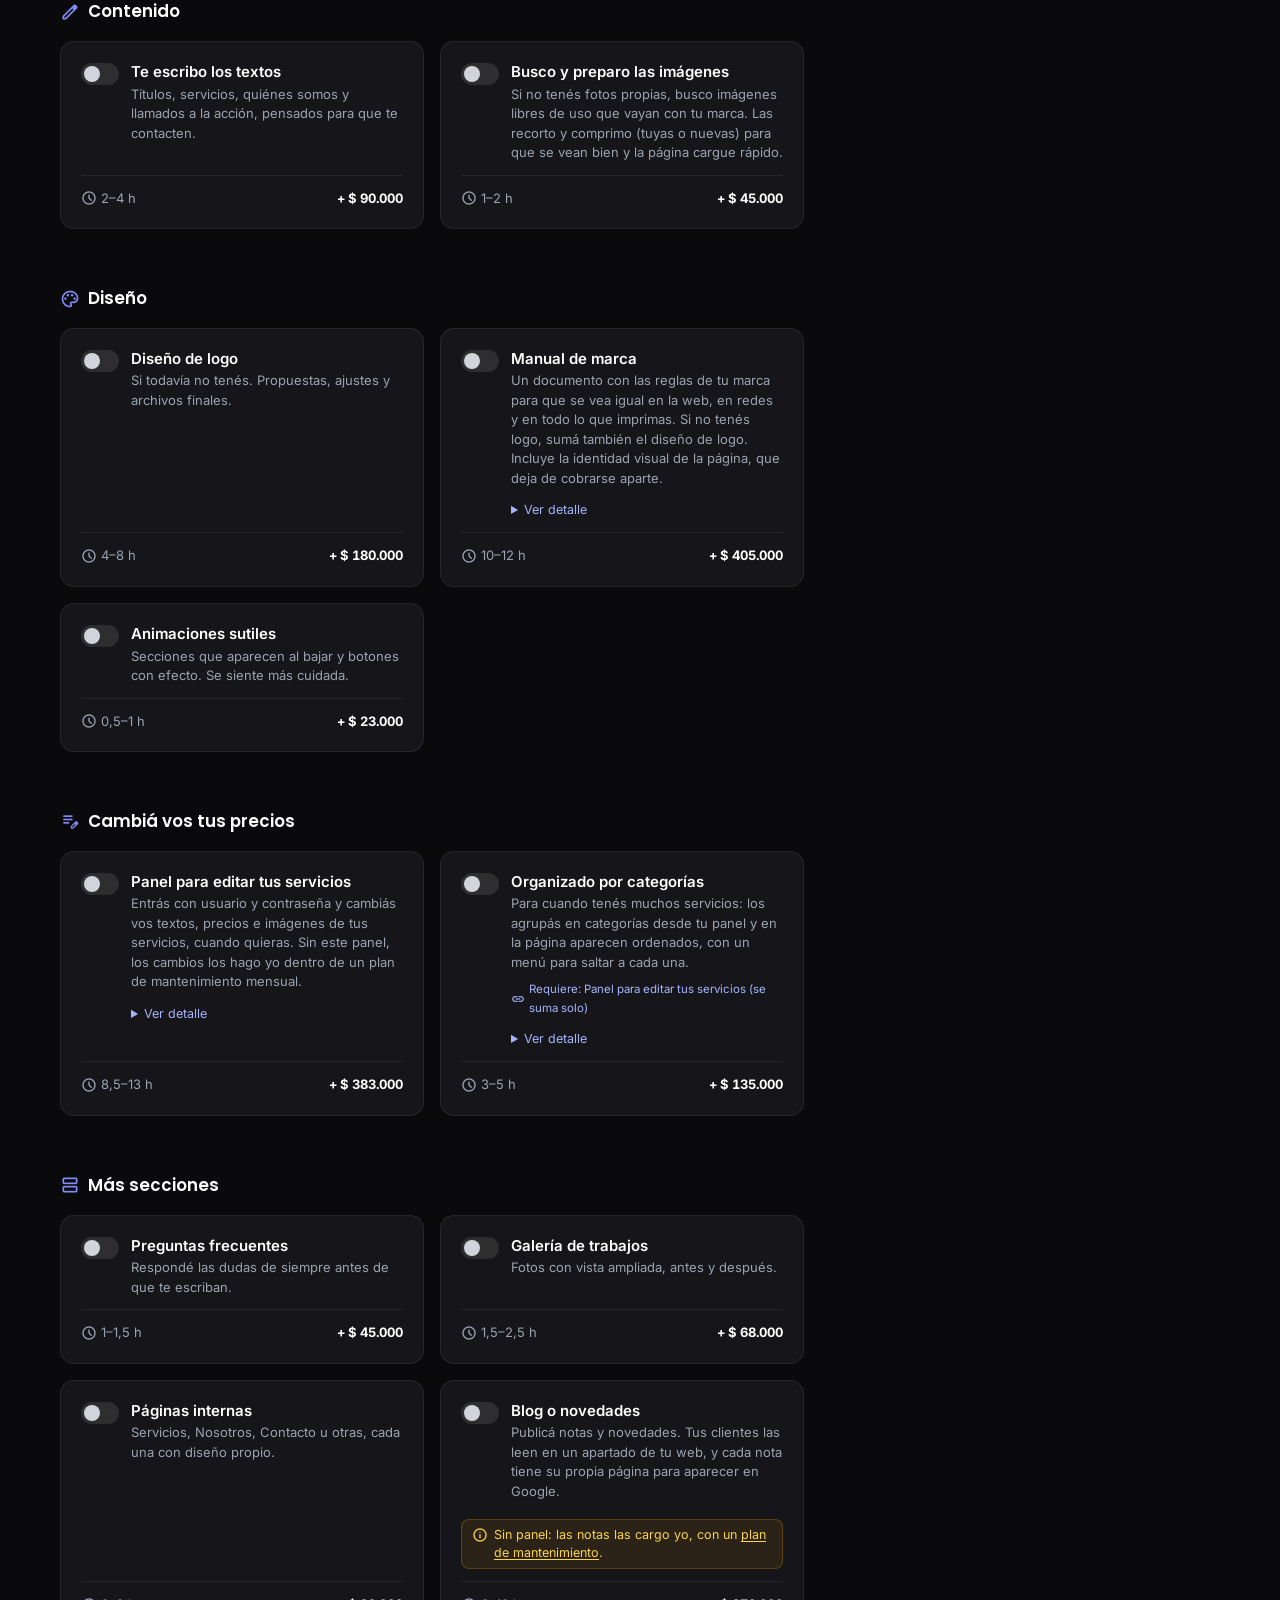
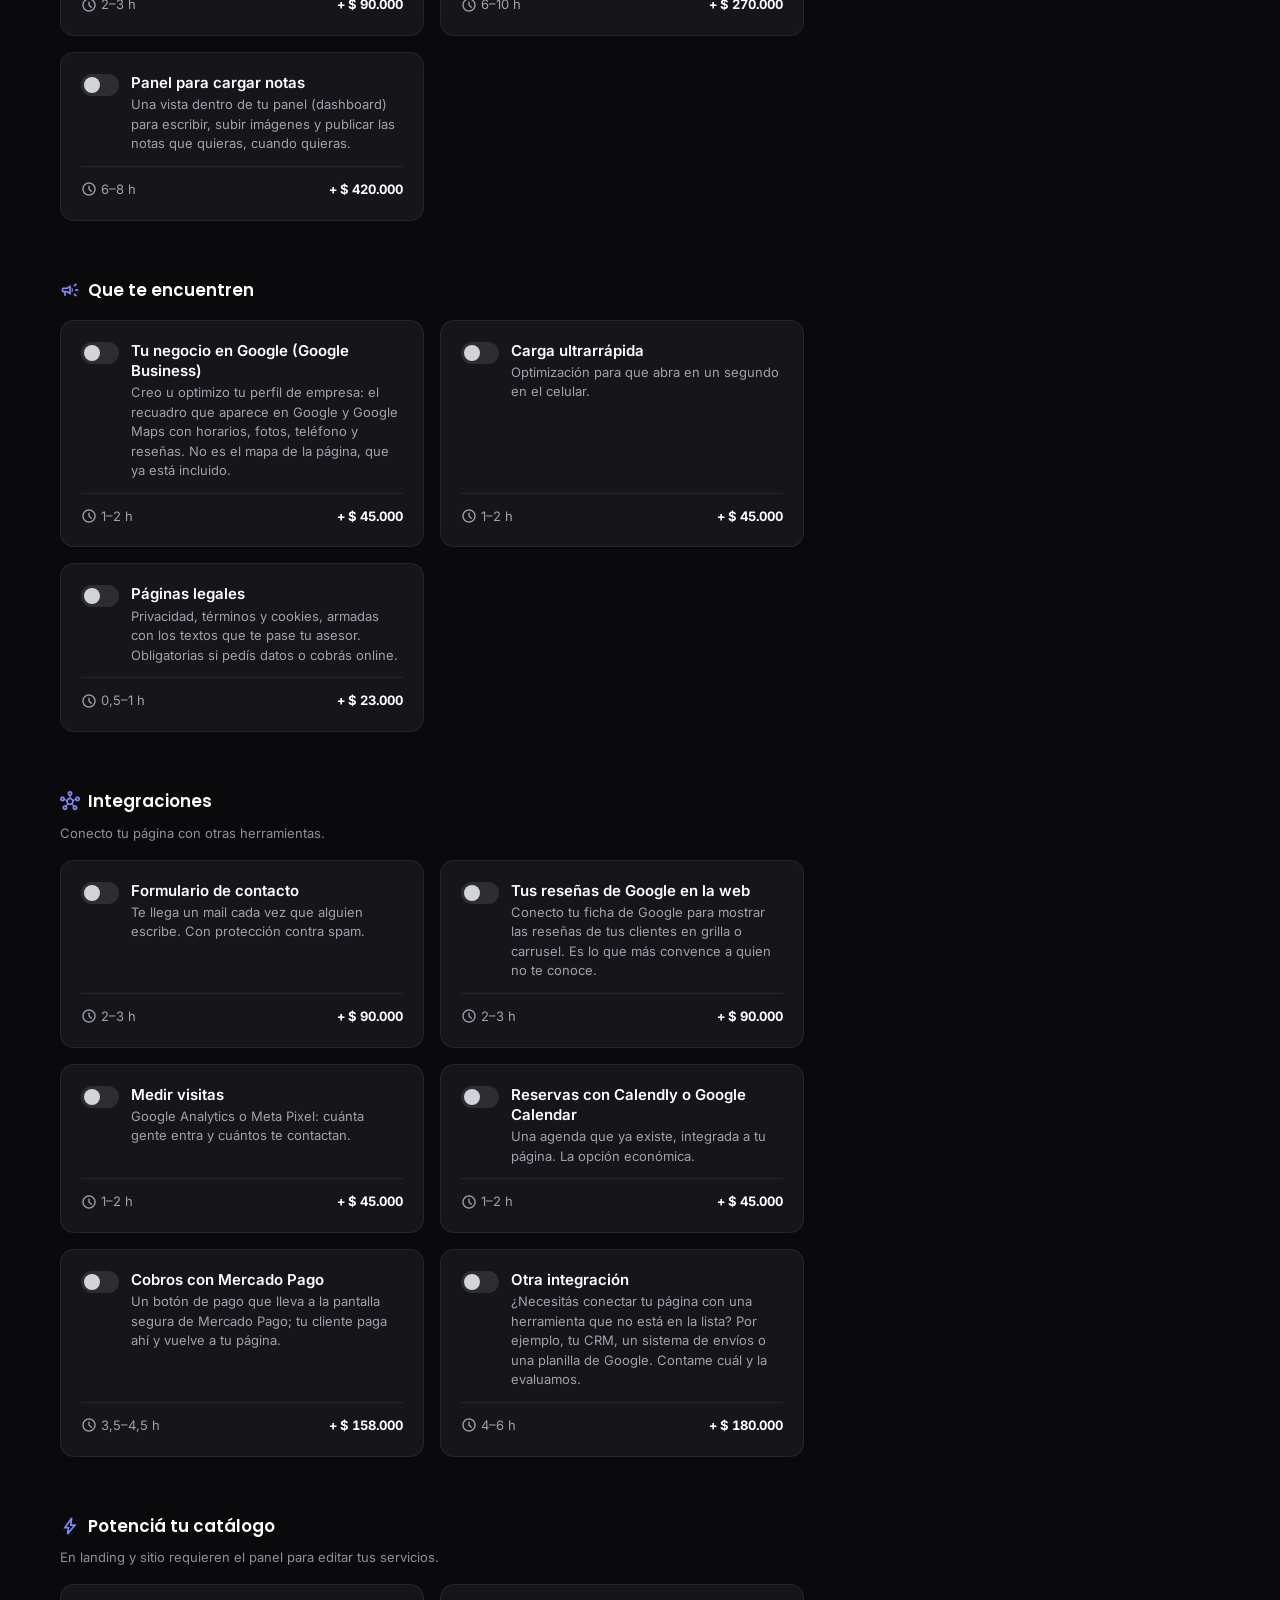
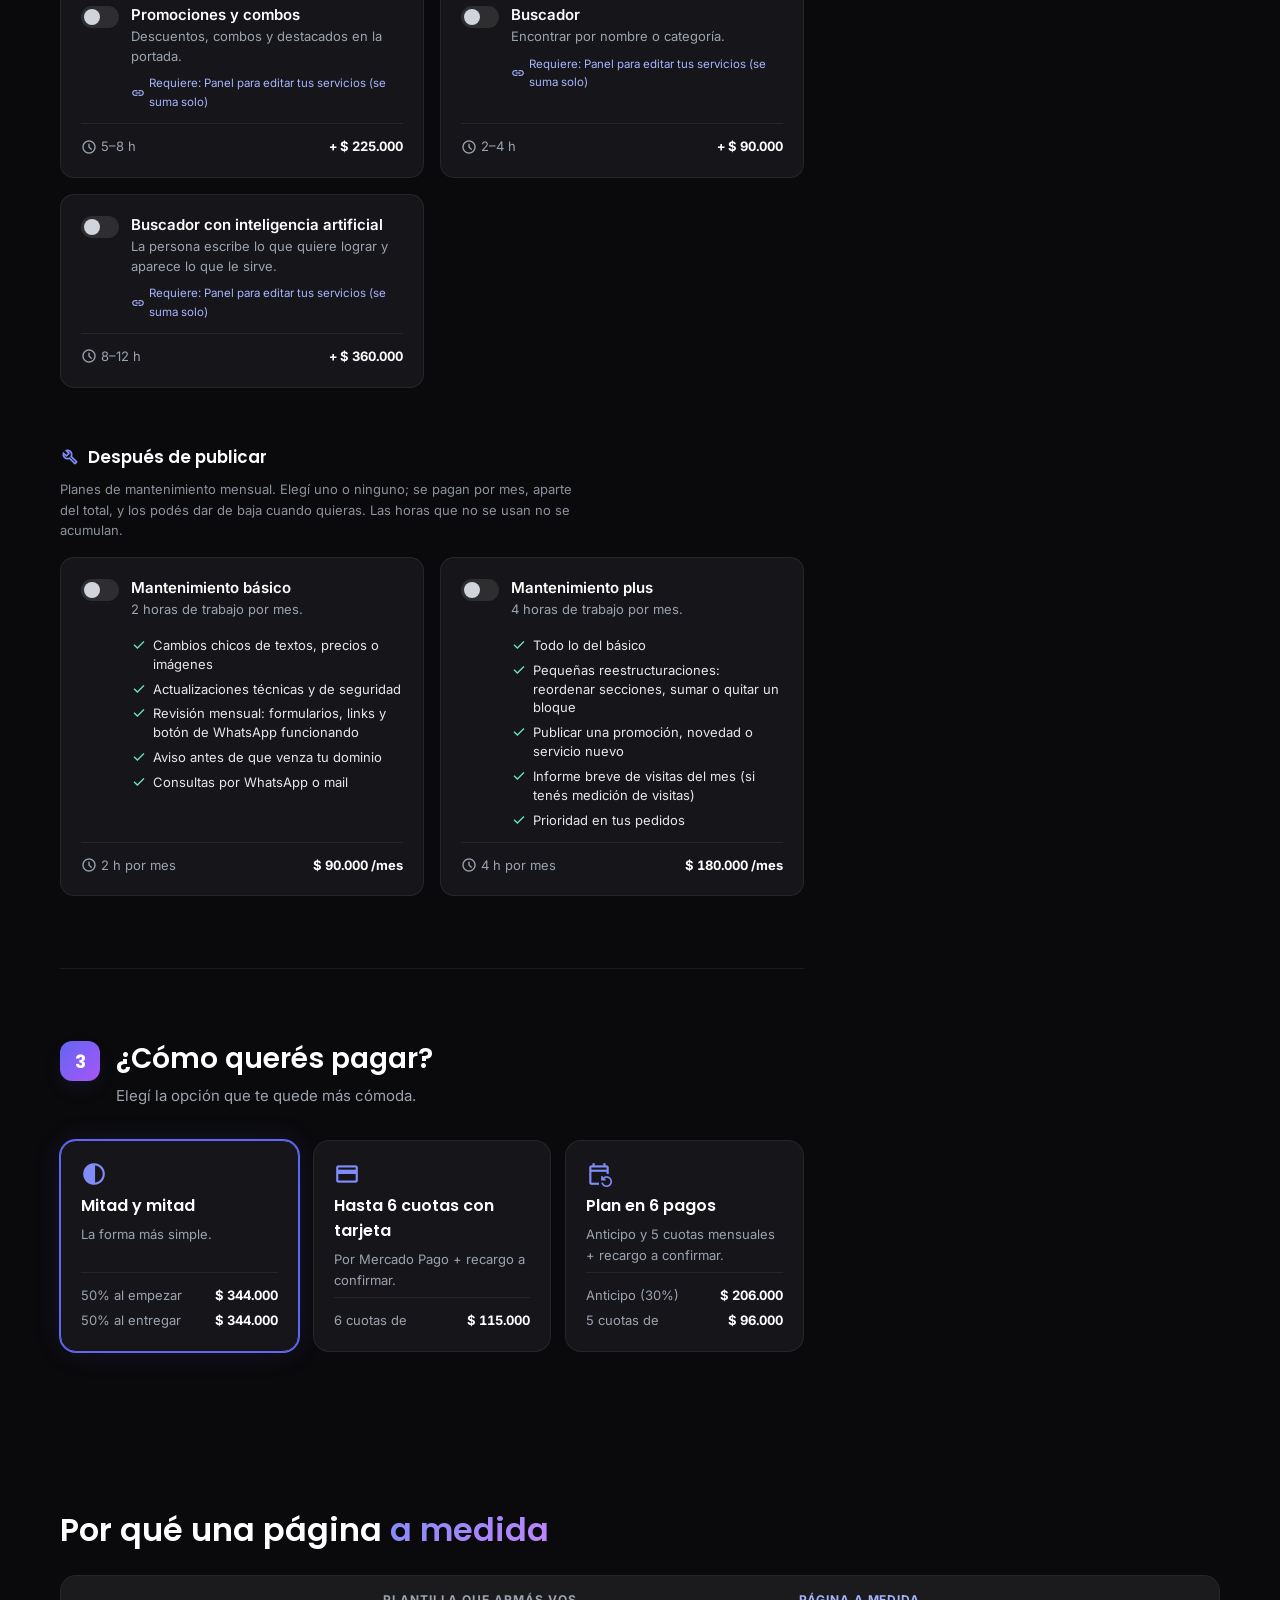
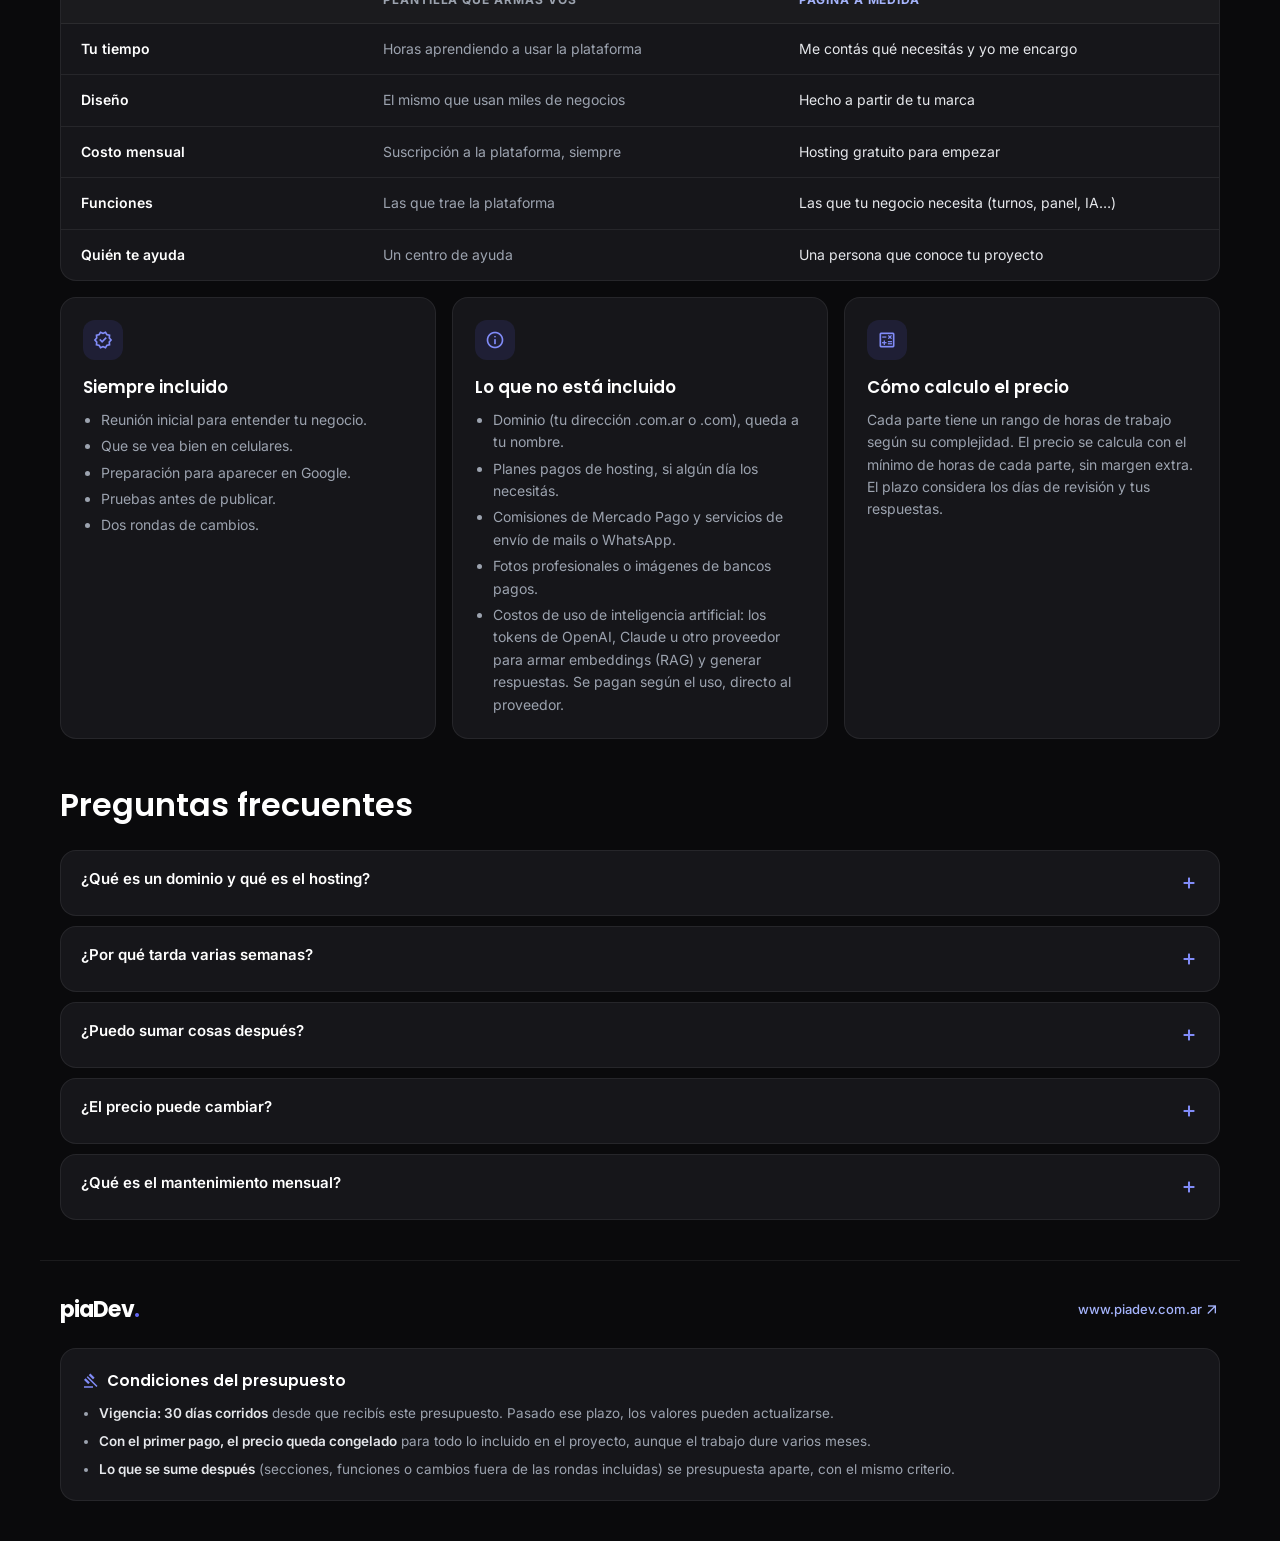
==== commit 6b3580a7: "fixes:Propuestas-horarios" ====
--- a/index.html
+++ b/index.html
@@ -150,7 +150,7 @@
       <div class="card">
         <span class="ms ic">calculate</span>
         <h3>Cómo calculo el precio</h3>
-        <p>Cada parte tiene un rango de horas de trabajo según su complejidad. El precio usa el promedio, con un margen para imprevistos. El plazo considera los días de revisión y tus respuestas.</p>
+        <p>Cada parte tiene un rango de horas de trabajo según su complejidad. El precio se calcula con el mínimo de horas de cada parte, sin margen extra. El plazo considera los días de revisión y tus respuestas.</p>
       </div>
     </div>
 
--- a/css/styles.css
+++ b/css/styles.css
@@ -164,6 +164,24 @@
 .qbtn:hover { border-color: var(--primary); }
 
 /* Sin cargo / opcional */
+/* "Siempre incluido": pastilla en escritorio, solo ícono en celular (el texto va en el tooltip) */
+.always { position: relative; display: inline-flex; align-items: center; gap: 4px; margin-left: 10px; vertical-align: middle; font: 600 11px var(--f-body); letter-spacing: .04em; text-transform: uppercase; color: #6ee7b7; background: rgba(16, 185, 129, 0.1); border: 1px solid rgba(16, 185, 129, 0.25); padding: 2px 8px; border-radius: 99px; cursor: help; }
+.always .ms { font-size: 14px; }
+.always-tip { display: none; }
+.always.is-base { font: 600 9px var(--f-body); letter-spacing: .05em; padding: 0 5px; gap: 2px; opacity: .9; }
+.always.is-base .ms { font-size: 11px; }
+.ok-txt { display: flex; align-items: flex-start; gap: 6px; color: #6ee7b7; font-size: 13.5px; margin: 8px 0 10px; }
+.ok-txt .ms { font-size: 17px; margin-top: 1px; }
+.always.is-base { color: #fbbf24; background: rgba(245, 158, 11, 0.12); border-color: rgba(245, 158, 11, 0.35); }
+.always.is-base:focus-visible { outline-color: #fbbf24; }
+.always:focus-visible { outline: 2px solid #34d399; outline-offset: 2px; }
+.always-tip { position: absolute; z-index: 20; bottom: calc(100% + 8px); left: 50%; transform: translateX(-50%); padding: 6px 10px; border-radius: 8px; background: #26262e; border: 1px solid var(--line-2); color: var(--fg); font: 500 12px var(--f-body); text-transform: none; letter-spacing: normal; white-space: nowrap; box-shadow: 0 10px 30px rgba(0, 0, 0, .5); }
+@media (max-width: 600px) {
+  .always { padding: 2px 4px; margin-left: 6px; }
+  .always-txt { display: none; }
+  .always-tip { display: block; opacity: 0; visibility: hidden; transition: opacity .15s; pointer-events: none; }
+  .always:hover .always-tip, .always:focus .always-tip, .always:focus-within .always-tip { opacity: 1; visibility: visible; }
+}
 .mod-p small { display: block; font-size: 11px; font-weight: 500; color: #6ee7b7; }
 .mod-free { color: #6ee7b7; }
 .mod-inc { color: var(--muted); font-weight: 500; }
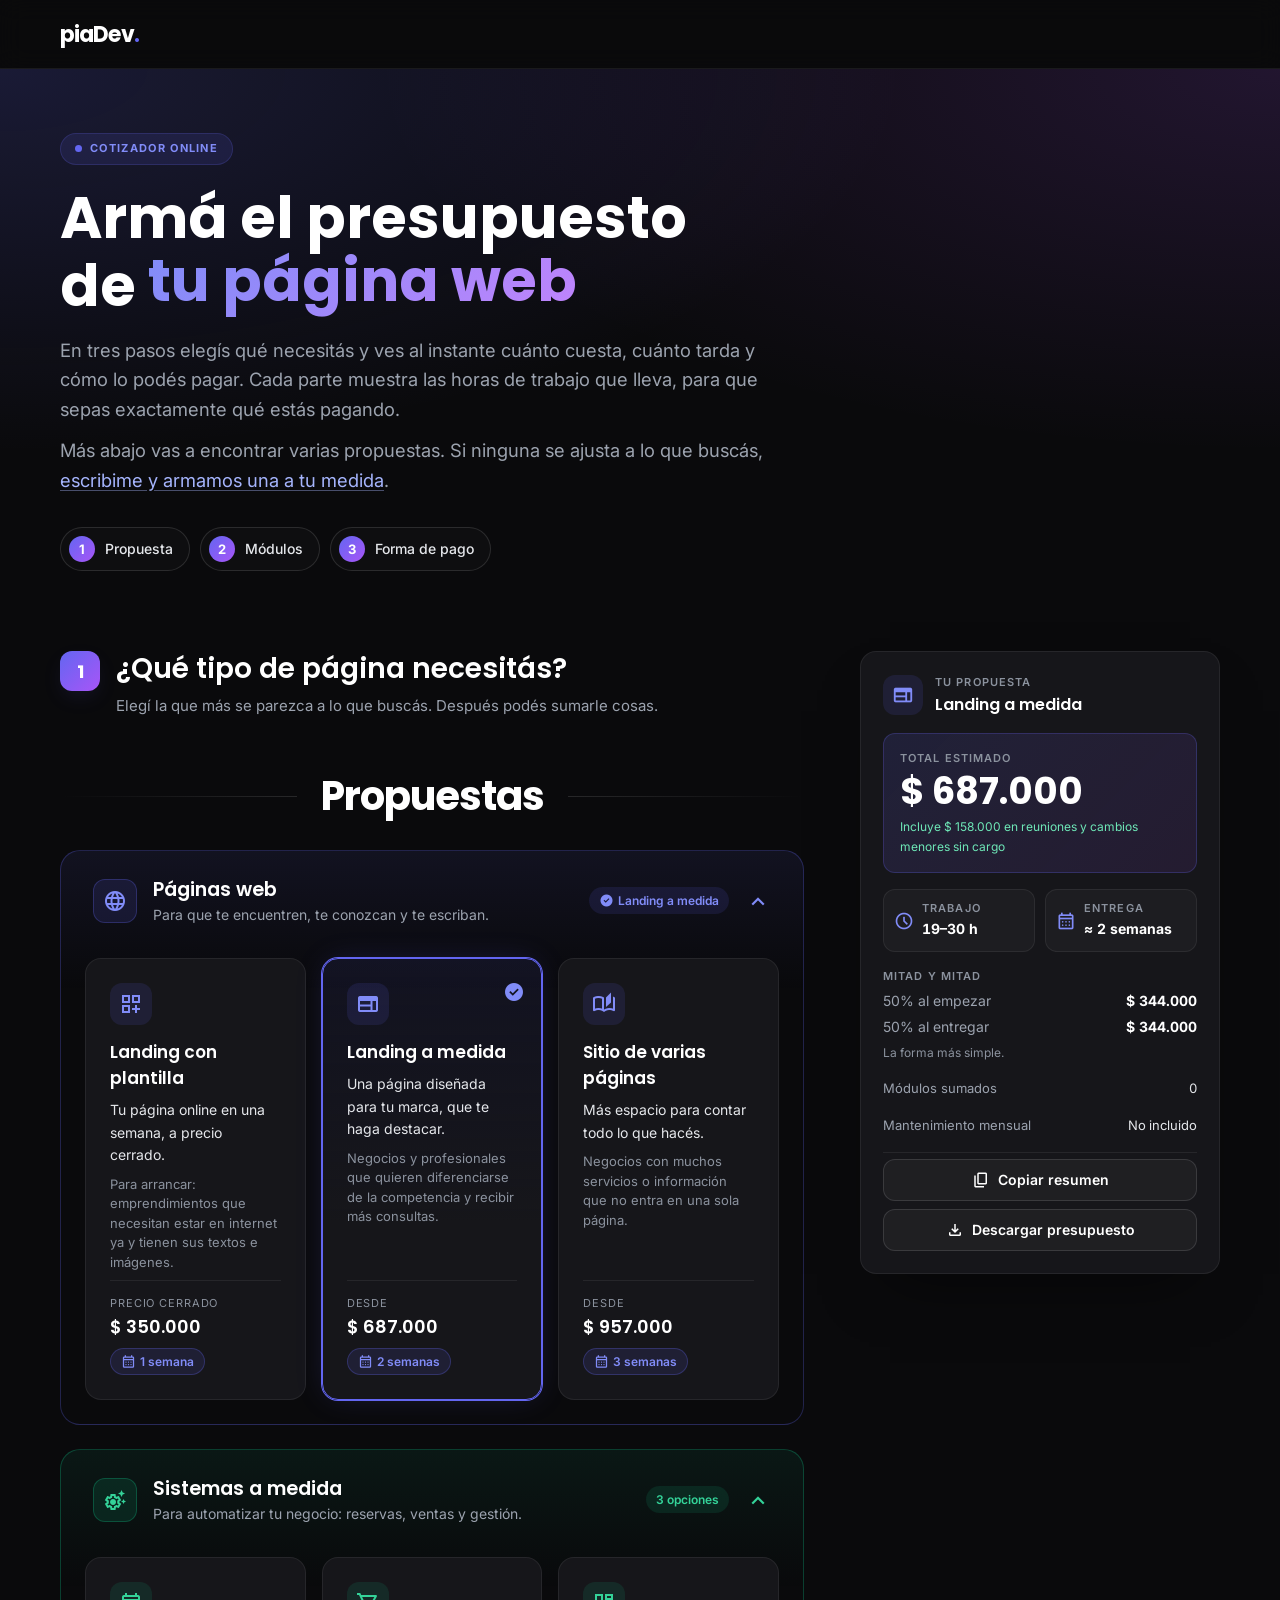
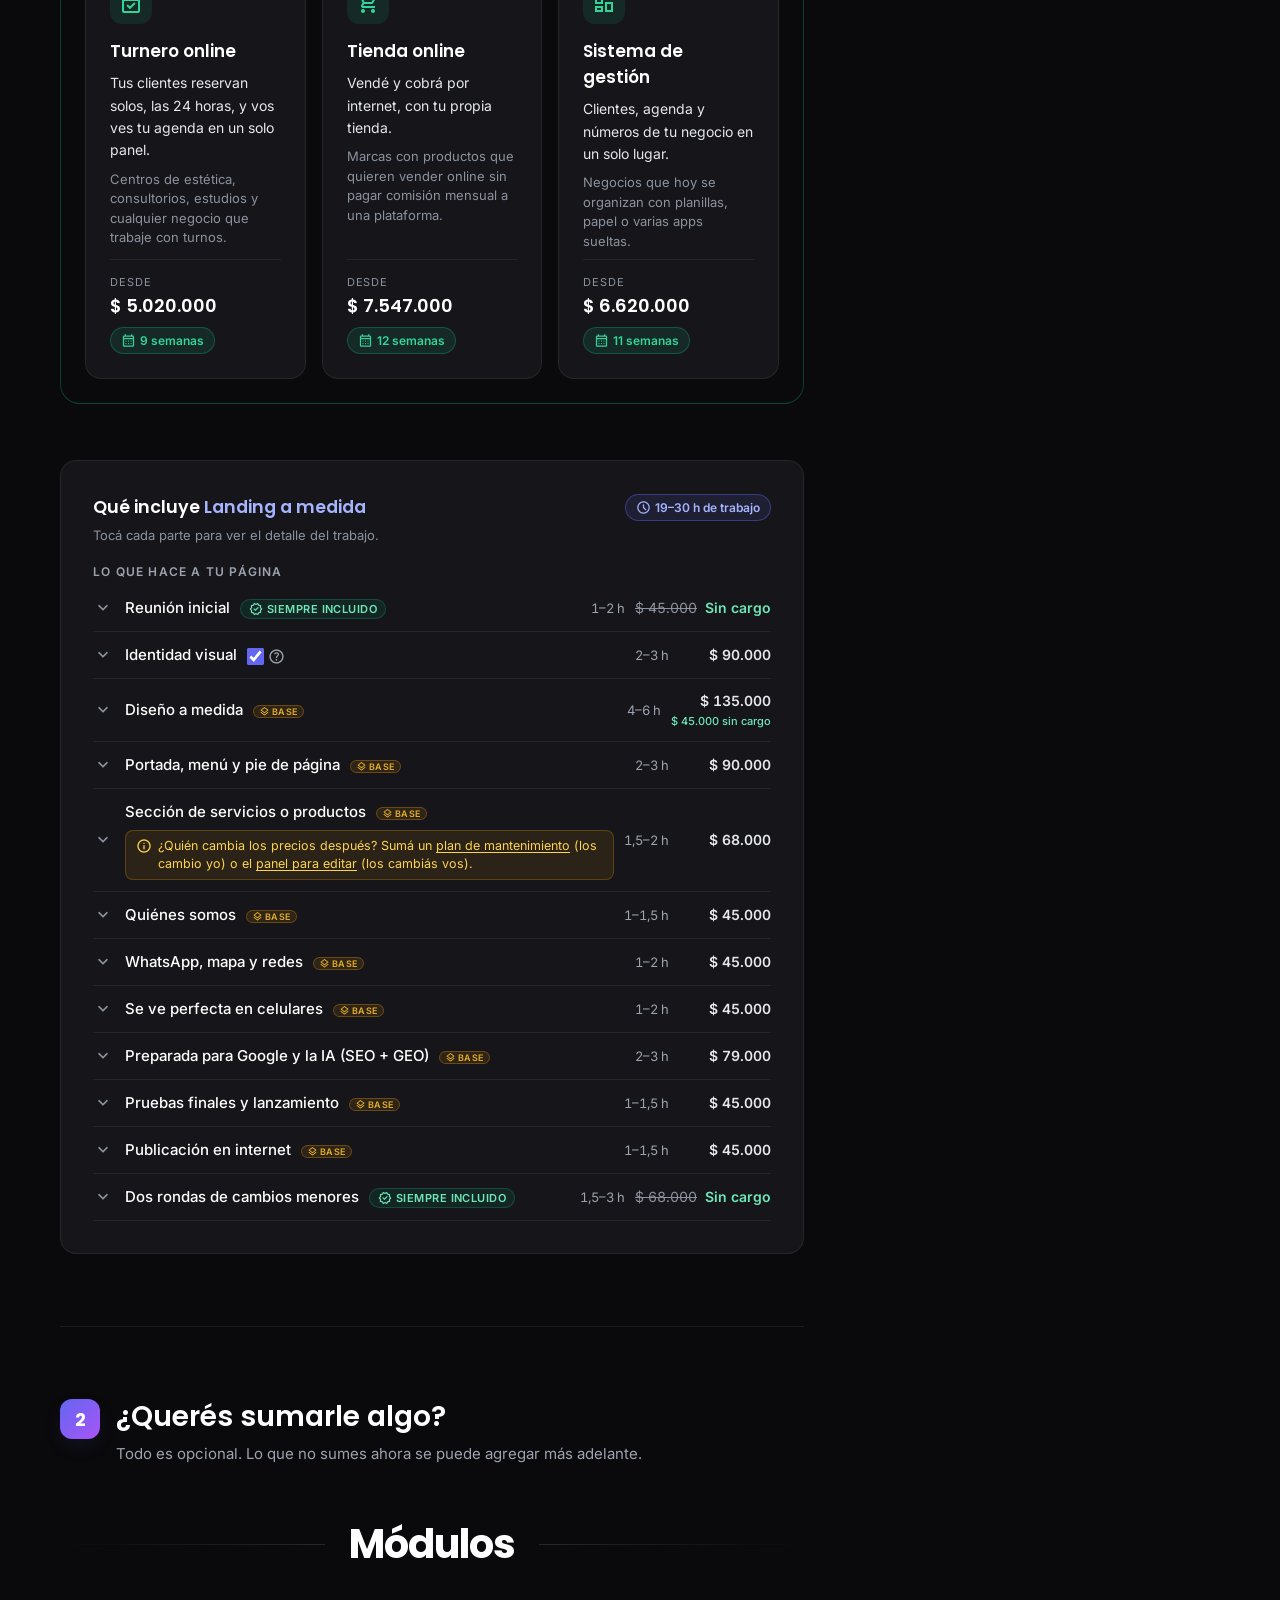
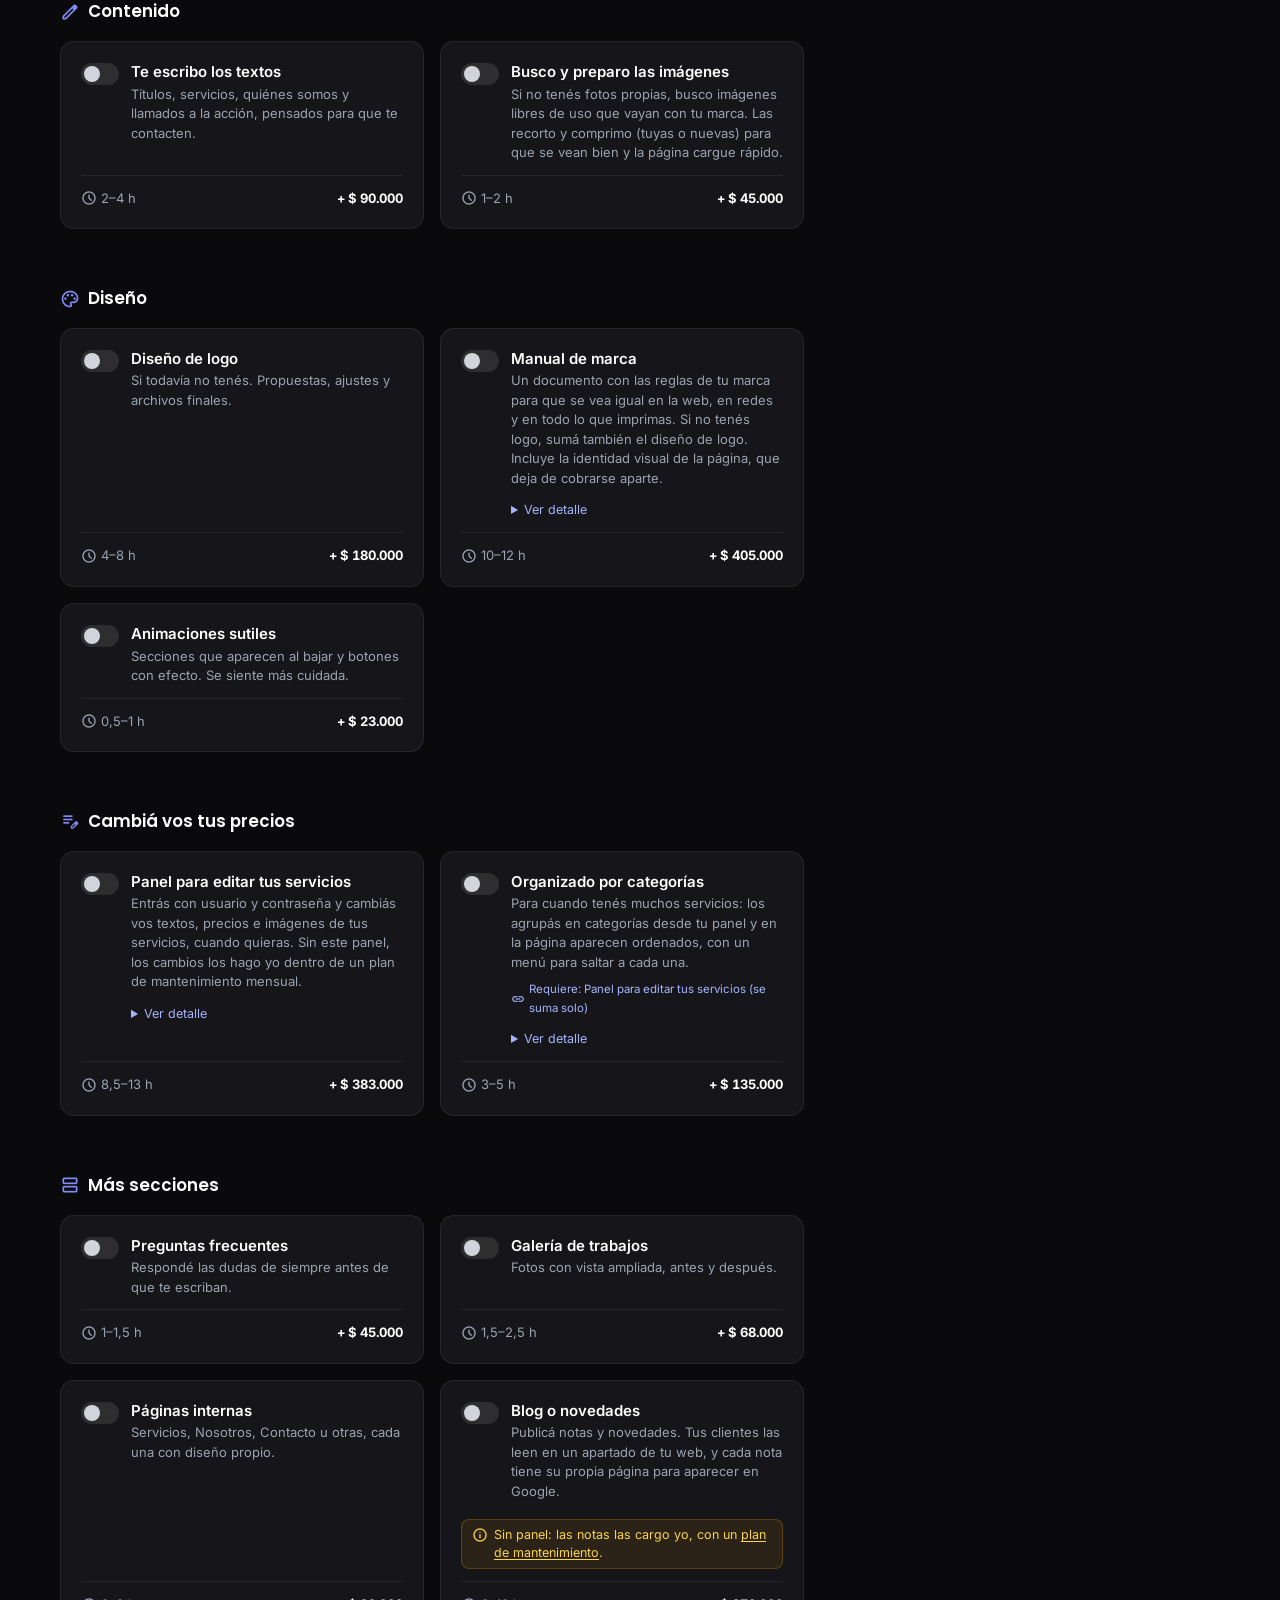
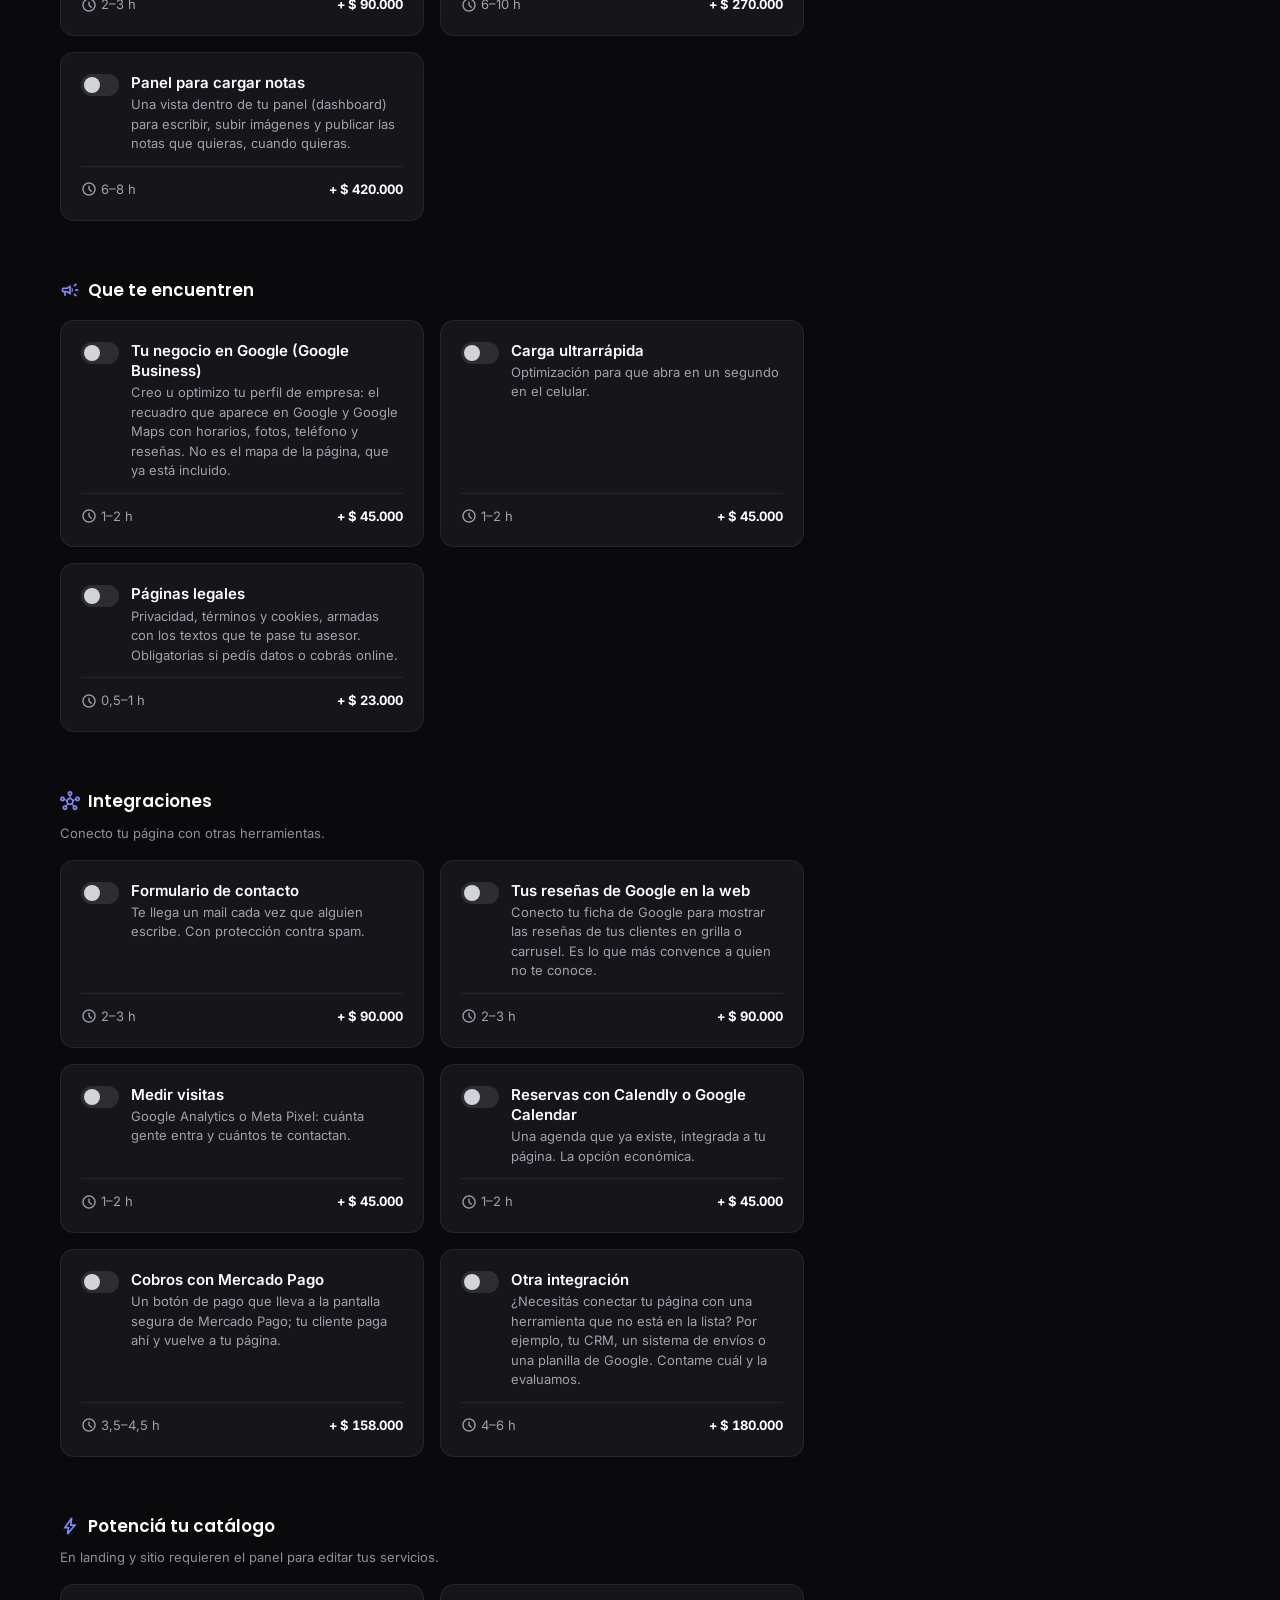
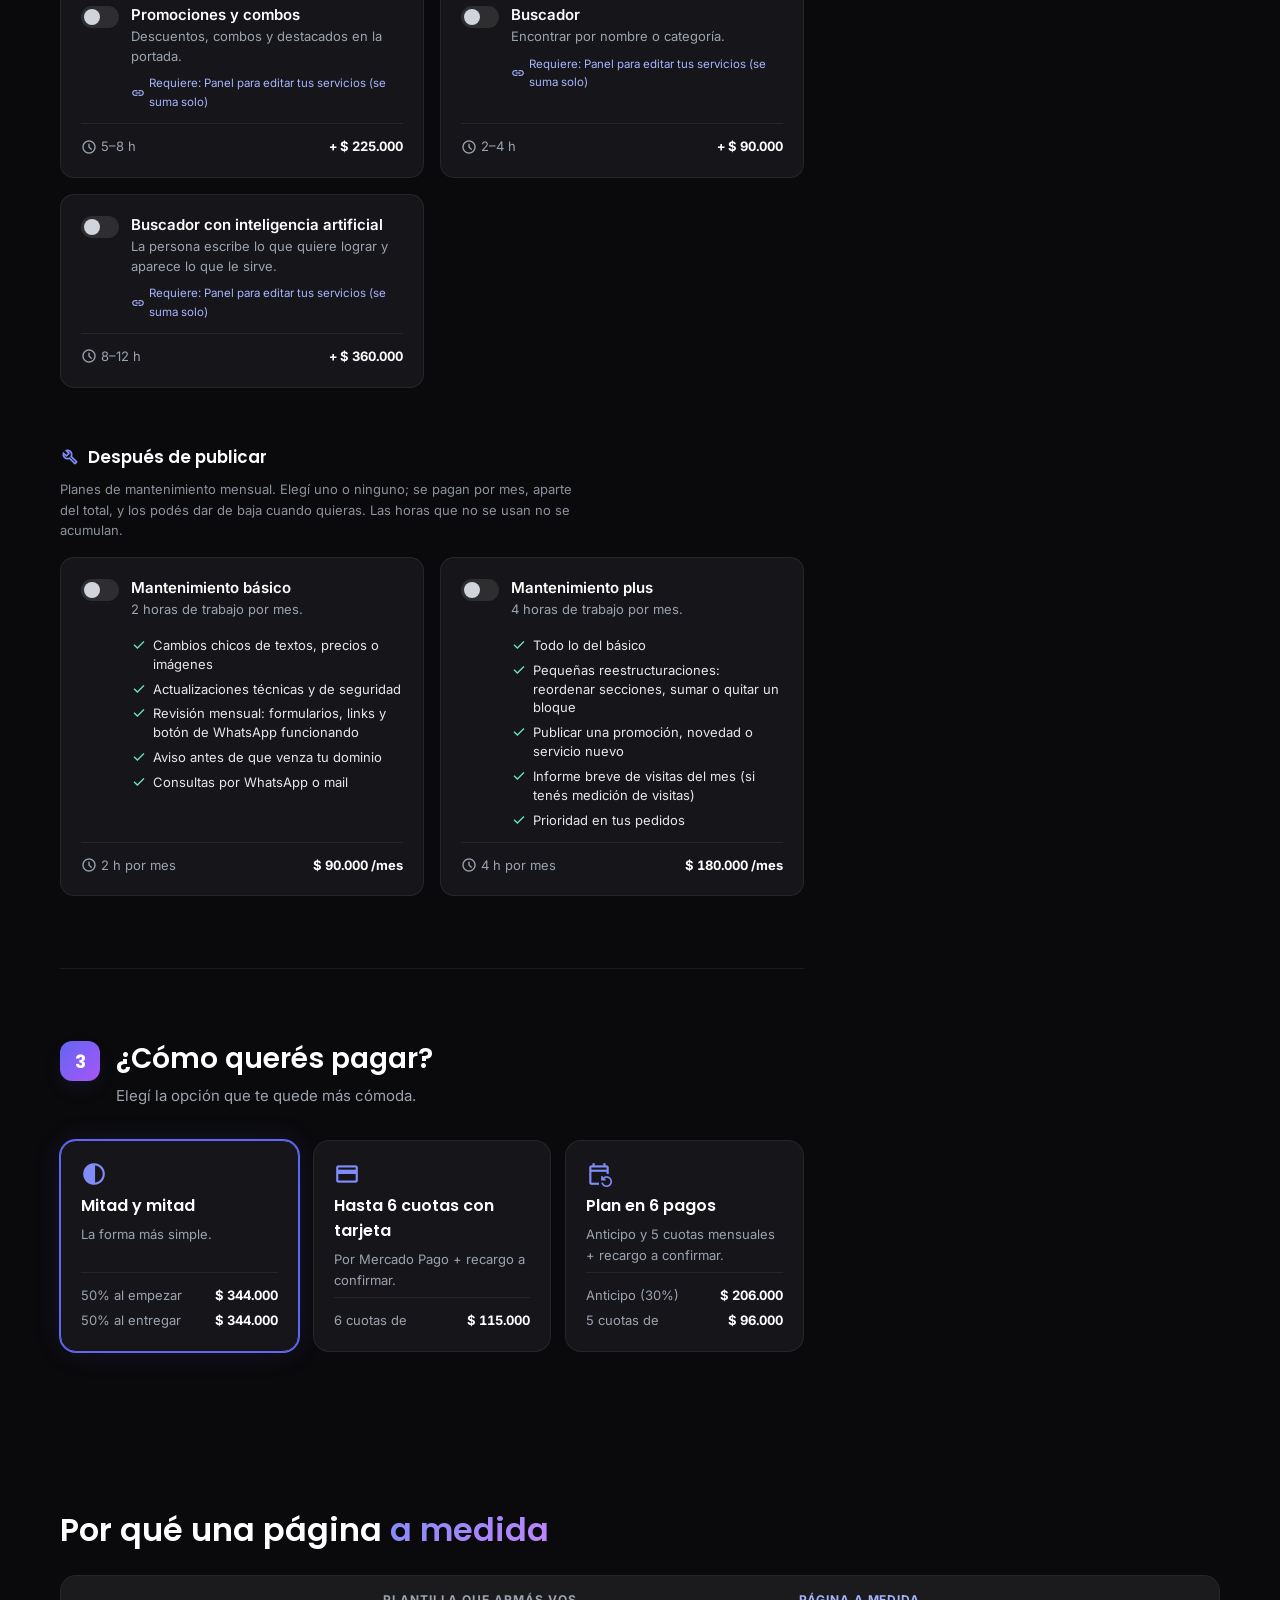
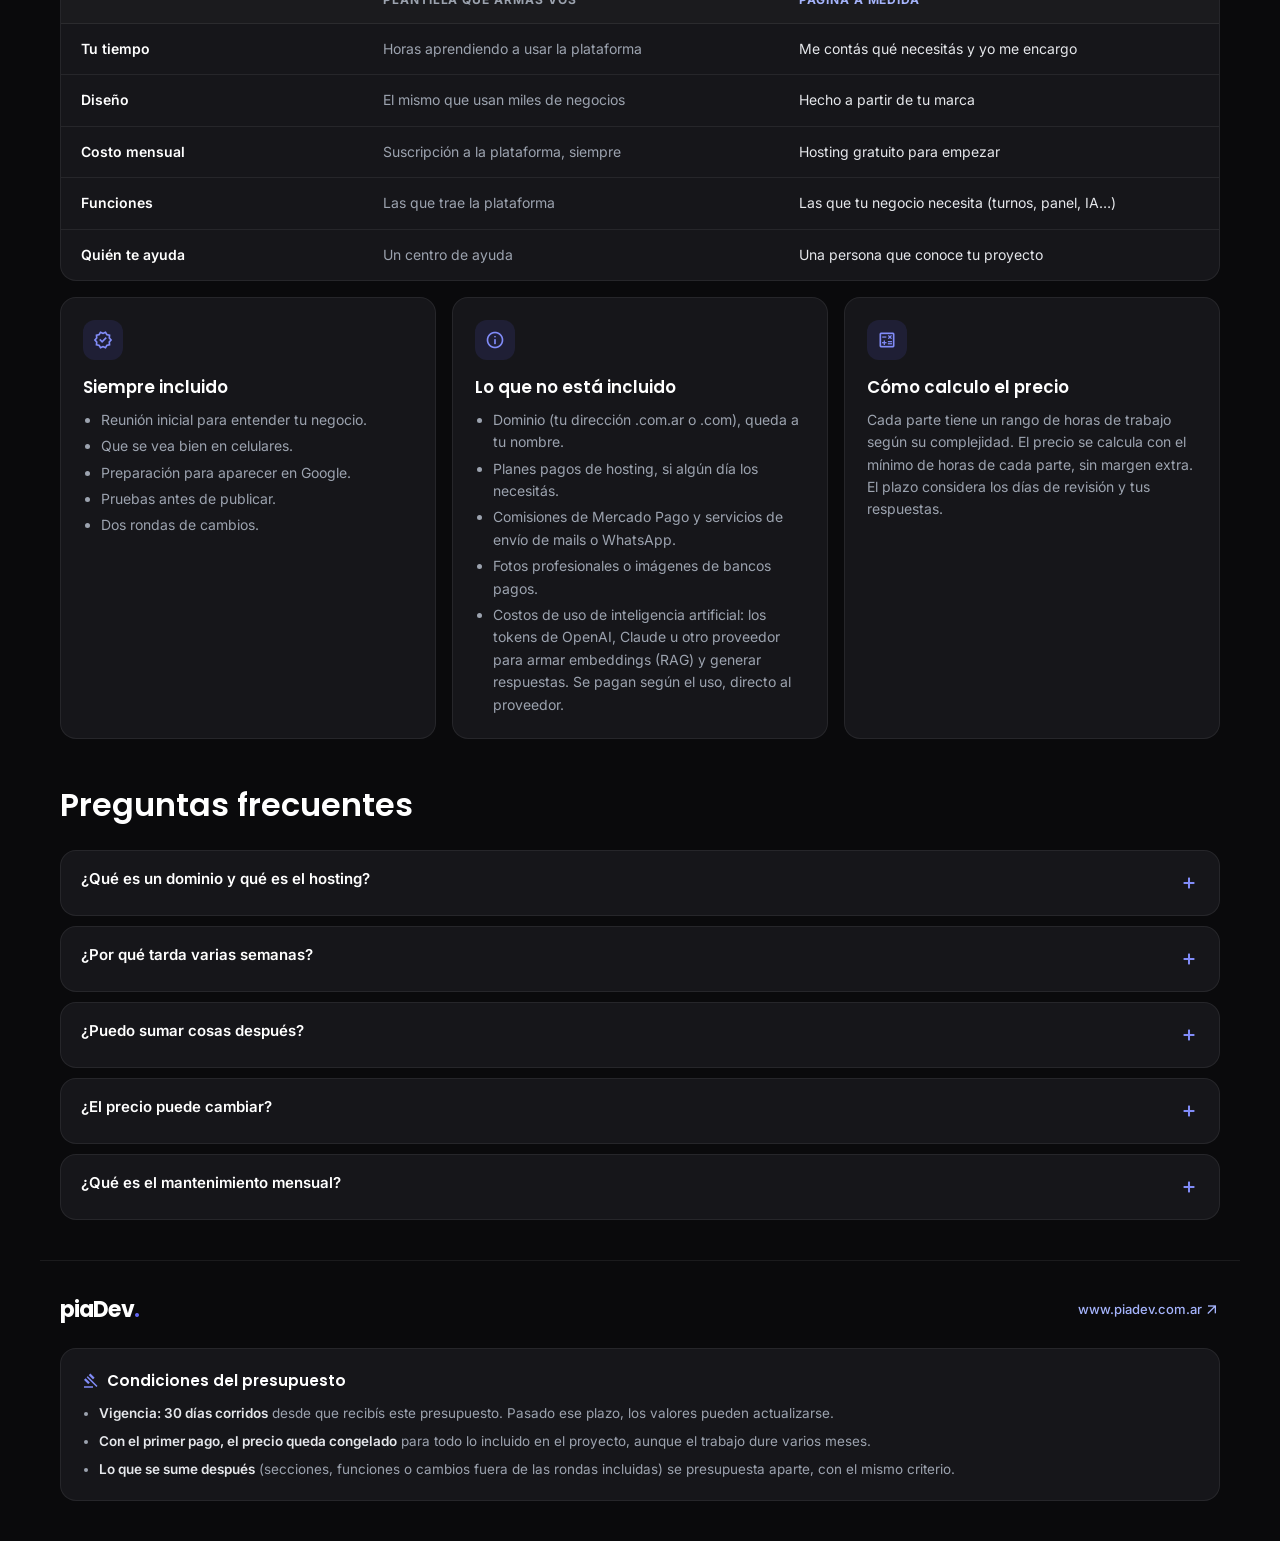
==== commit b696b6aa: "feat:openGraph, favicon" ====
--- a/index.html
+++ b/index.html
@@ -3,13 +3,26 @@
 <head>
   <meta charset="utf-8">
   <meta name="viewport" content="width=device-width, initial-scale=1">
-  <title>pia_dev presupuesto</title>
+  <title>Cotizá tu digitalización · piaDev.</title>
   <meta name="description" content="Elegí qué tipo de página necesitás, sumá lo que quieras y mirá el precio, el plazo y las formas de pago al instante.">
   <meta name="theme-color" content="#0a0a0c">
   <link rel="preconnect" href="https://fonts.googleapis.com">
   <link rel="preconnect" href="https://fonts.gstatic.com" crossorigin>
   <link rel="stylesheet" href="https://fonts.googleapis.com/css2?family=Inter:wght@400;500;600&family=Poppins:wght@500;600;700&display=swap">
   <link rel="stylesheet" href="https://fonts.googleapis.com/css2?family=Material+Symbols+Outlined:opsz,wght,FILL@20..24,400,0..1&display=block">
+  <link rel="icon" href="favicon.svg" type="image/svg+xml">
+  <meta property="og:type" content="website">
+  <meta property="og:site_name" content="piaDev.">
+  <meta property="og:title" content="Cotizá tu digitalización · piaDev.">
+  <meta property="og:description" content="Armá tu presupuesto web o de sistema en minutos.">
+  <meta property="og:url" content="https://piaachigar.github.io/cotizador/">
+  <meta property="og:image" content="https://piaachigar.github.io/cotizador/og-image.png">
+  <meta property="og:image:width" content="1200">
+  <meta property="og:image:height" content="630">
+  <meta name="twitter:card" content="summary_large_image">
+  <meta name="twitter:title" content="Cotizá tu digitalización · piaDev.">
+  <meta name="twitter:description" content="Armá tu presupuesto web o de sistema en minutos.">
+  <meta name="twitter:image" content="https://piaachigar.github.io/cotizador/og-image.png">
   <link rel="stylesheet" href="css/styles.css">
 </head>
 <body>
